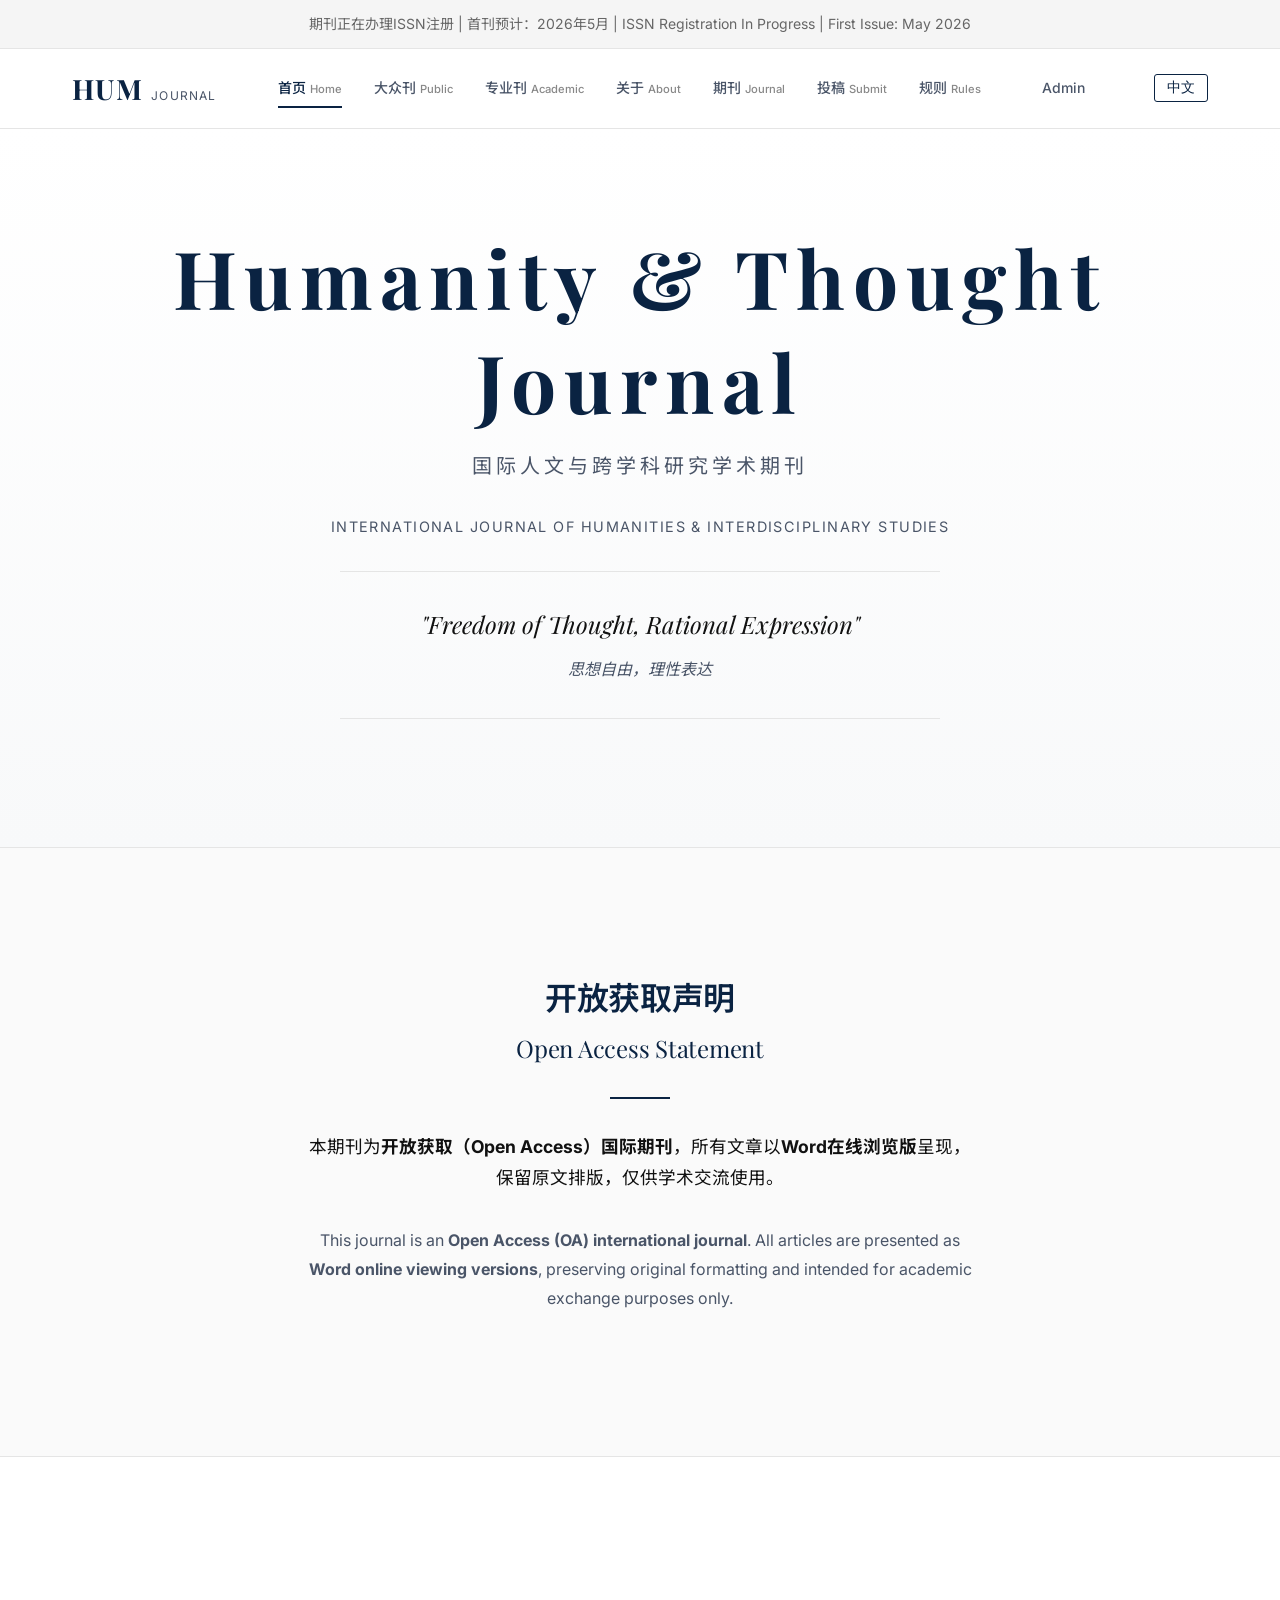
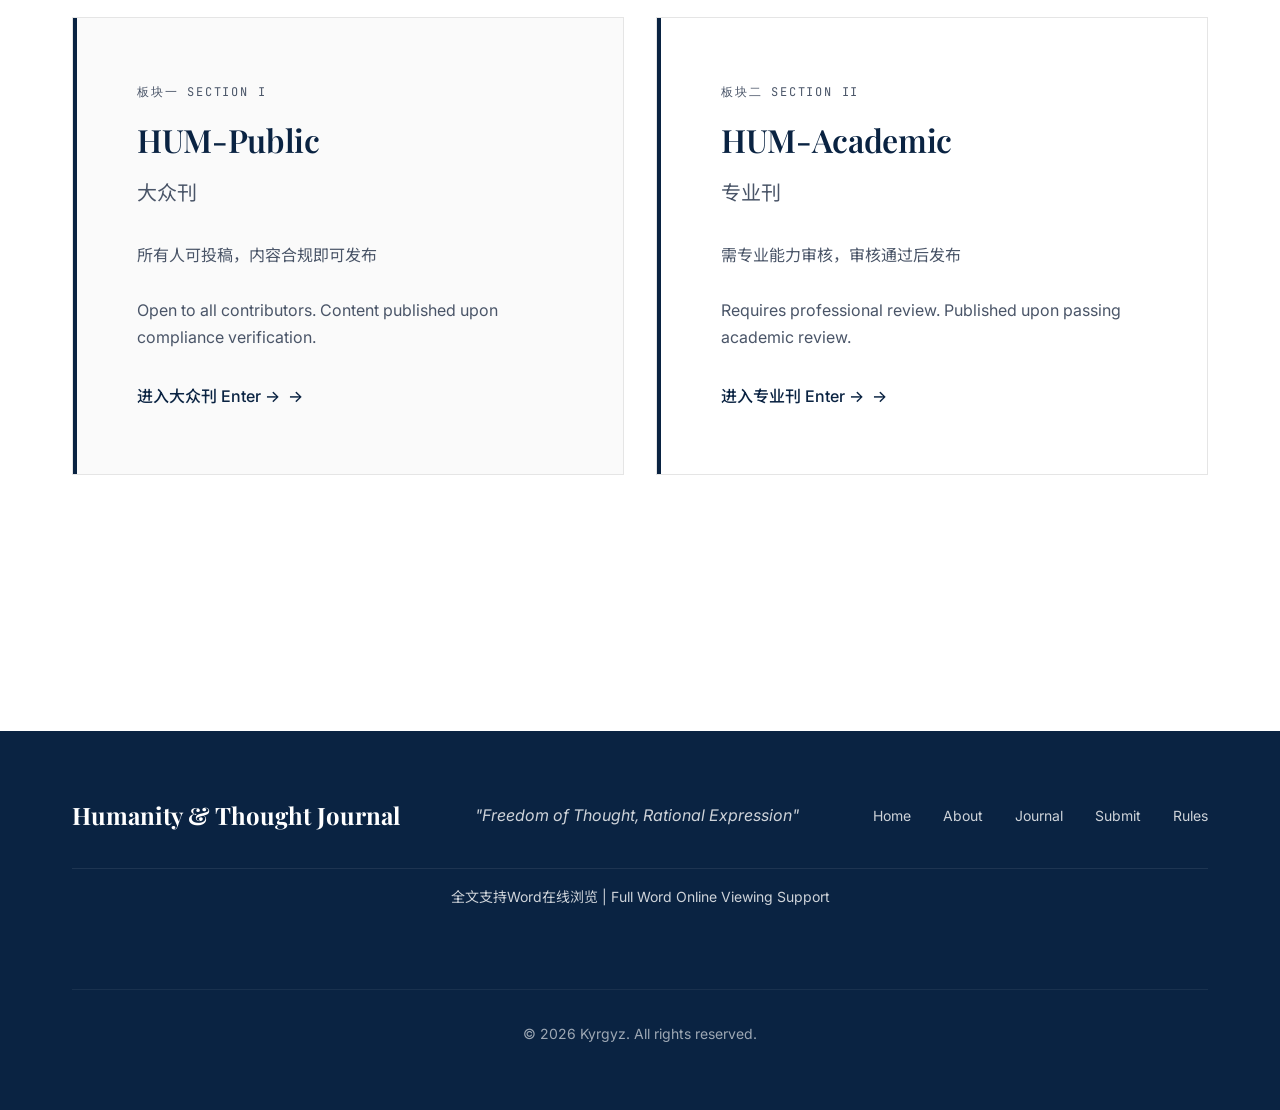
==== index.html @ b476ecf7 "Initial commit: HUM Journal static site" ====
<!DOCTYPE html>
<html lang="en">
<head>
    <meta charset="UTF-8">
    <meta name="viewport" content="width=device-width, initial-scale=1.0">
    <title>Humanity & Thought Journal | HUM Journal</title>
    <meta name="description" content="Humanity & Thought Journal - International Open Access Academic Journal in Humanities and Interdisciplinary Studies">
    <link rel="stylesheet" href="css/style.css">
</head>
<body>
    <!-- Notification Bar -->
    <div class="notification-bar">
        <div class="container">
            <p>期刊正在办理ISSN注册 | 首刊预计：2026年5月 | ISSN Registration In Progress | First Issue: May 2026</p>
        </div>
    </div>

    <header class="header">
        <div class="header-inner">
            <a href="index.html" class="logo">
                <span class="logo-main">HUM</span>
                <span class="logo-sub">Journal</span>
            </a>
            <nav class="nav">
                <a href="index.html" class="nav-link active">首页 <span style="font-size:0.8em;color:#888;">Home</span></a>
                <a href="public.html" class="nav-link">大众刊 <span style="font-size:0.8em;color:#888;">Public</span></a>
                <a href="academic.html" class="nav-link">专业刊 <span style="font-size:0.8em;color:#888;">Academic</span></a>
                <a href="about.html" class="nav-link">关于 <span style="font-size:0.8em;color:#888;">About</span></a>
                <a href="journal-info.html" class="nav-link">期刊 <span style="font-size:0.8em;color:#888;">Journal</span></a>
                <a href="submission.html" class="nav-link">投稿 <span style="font-size:0.8em;color:#888;">Submit</span></a>
                <a href="rules.html" class="nav-link">规则 <span style="font-size:0.8em;color:#888;">Rules</span></a>
            </nav>
            <a href="login.html" class="nav-link" style="color: var(--color-text-secondary);">Admin</a>
            <button id="langToggle" onclick="HUM_LANG.toggle()" style="background:none;border:1px solid #0A2342;color:#0A2342;padding:0.25rem 0.75rem;cursor:pointer;font-size:0.875rem;margin-left:0.5rem;border-radius:3px;">中文</button>
        </div>
    </header>

    <!-- Hero Section -->
    <section class="hero">
        <h1 class="hero-title">Humanity & Thought Journal</h1>
        <p class="hero-subtitle">国际人文与跨学科研究学术期刊</p>
        <p class="hero-subtitle-en">International Journal of Humanities & Interdisciplinary Studies</p>
        <div class="hero-slogan">
            <span>"Freedom of Thought, Rational Expression"</span>
            <br>
            <small style="font-size: 1rem; color: var(--color-text-secondary);">思想自由，理性表达</small>
        </div>
    </section>

    <!-- Core Introduction -->
    <section class="core-intro">
        <div class="container">
            <div class="intro-block-main">
                <h2>开放获取声明</h2>
                <h2 style="font-size: 1.5rem; font-weight: 400; margin-top: 0.5rem;">Open Access Statement</h2>
                <div class="intro-divider"></div>
                <p class="intro-text">
                    本期刊为<strong>开放获取（Open Access）国际期刊</strong>，所有文章以<strong>Word在线浏览版</strong>呈现，保留原文排版，仅供学术交流使用。
                </p>
                <p class="intro-text-en">
                    This journal is an <strong>Open Access (OA) international journal</strong>. All articles are presented as <strong>Word online viewing versions</strong>, preserving original formatting and intended for academic exchange purposes only.
                </p>
            </div>
        </div>
    </section>

    <!-- Category Entrance Section -->
    <section class="category-section">
        <div class="container">
            <div class="section-cards">
                <div class="section-card public">
                    <div class="section-card-label">板块一 Section I</div>
                    <h2 class="section-card-title">HUM-Public</h2>
                    <p class="section-card-title-cn">大众刊</p>
                    <p class="section-card-desc">
                        所有人可投稿，内容合规即可发布<br><br>
                        Open to all contributors. Content published upon compliance verification.
                    </p>
                    <a href="public.html" class="section-card-link">进入大众刊 Enter →</a>
                </div>
                <div class="section-card academic">
                    <div class="section-card-label">板块二 Section II</div>
                    <h2 class="section-card-title">HUM-Academic</h2>
                    <p class="section-card-title-cn">专业刊</p>
                    <p class="section-card-desc">
                        需专业能力审核，审核通过后发布<br><br>
                        Requires professional review. Published upon passing academic review.
                    </p>
                    <a href="academic.html" class="section-card-link">进入专业刊 Enter →</a>
                </div>
            </div>
        </div>
    </section>

    <footer class="footer">
        <div class="container">
            <div class="footer-inner">
                <div class="footer-logo">Humanity & Thought Journal</div>
                <div class="footer-slogan">"Freedom of Thought, Rational Expression"</div>
                <div class="footer-links">
                    <a href="index.html">Home</a>
                    <a href="about.html">About</a>
                    <a href="journal-info.html">Journal</a>
                    <a href="submission.html">Submit</a>
                    <a href="rules.html">Rules</a>
                </div>
                <div class="footer-feature">全文支持Word在线浏览 | Full Word Online Viewing Support</div>
                <div class="footer-copyright">© 2026 Kyrgyz. All rights reserved.</div>
            </div>
        </div>
    </footer>

</body>
</html>
---- css/style.css ----
/* HUM Journal - Main Stylesheet */
/* Minimalist Academic / German Rationality Style */

@import url('https://fonts.googleapis.com/css2?family=Playfair+Display:wght@400;500;600;700&family=Inter:wght@300;400;500;600&family=JetBrains+Mono:wght@400;500&family=Noto+Sans+SC:wght@300;400;500;700&display=swap');

:root {
    --color-primary: #0A2342;
    --color-primary-light: #1E3A5F;
    --color-bg: #FFFFFF;
    --color-text: #111111;
    --color-text-secondary: #4A5568;
    --color-border: #E5E5E5;
    --color-accent: #0A2342;

    --font-heading: 'Playfair Display', 'Noto Sans SC', serif;
    --font-body: 'Inter', 'Noto Sans SC', sans-serif;
    --font-mono: 'JetBrains Mono', monospace;

    --spacing-xs: 0.5rem;
    --spacing-sm: 1rem;
    --spacing-md: 2rem;
    --spacing-lg: 4rem;
    --spacing-xl: 6rem;

    --max-width: 1200px;
    --header-height: 80px;
}

*, *::before, *::after {
    box-sizing: border-box;
    margin: 0;
    padding: 0;
}

html {
    scroll-behavior: smooth;
}

body {
    font-family: var(--font-body);
    font-size: 16px;
    line-height: 1.7;
    color: var(--color-text);
    background-color: var(--color-bg);
    -webkit-font-smoothing: antialiased;
    -moz-osx-font-smoothing: grayscale;
}

/* Typography */
h1, h2, h3, h4, h5, h6 {
    font-family: var(--font-heading);
    font-weight: 600;
    line-height: 1.3;
    color: var(--color-primary);
}

h1 {
    font-size: 3.5rem;
    letter-spacing: -0.02em;
}

h2 {
    font-size: 2.5rem;
    letter-spacing: -0.01em;
}

h3 {
    font-size: 1.75rem;
}

h4 {
    font-size: 1.25rem;
}

p {
    margin-bottom: 1rem;
    color: var(--color-text-secondary);
}

a {
    color: var(--color-primary);
    text-decoration: none;
    transition: all 0.2s ease;
}

a:hover {
    color: var(--color-primary-light);
}

/* Layout */
.container {
    max-width: var(--max-width);
    margin: 0 auto;
    padding: 0 var(--spacing-md);
}

section {
    padding: var(--spacing-xl) 0;
}

/* Header */
.header {
    position: sticky;
    top: 0;
    z-index: 100;
    background: var(--color-bg);
    border-bottom: 1px solid var(--color-border);
    height: var(--header-height);
    display: flex;
    align-items: center;
}

.header-inner {
    display: flex;
    justify-content: space-between;
    align-items: center;
    width: 100%;
    max-width: var(--max-width);
    margin: 0 auto;
    padding: 0 var(--spacing-md);
}

.logo {
    display: flex;
    align-items: baseline;
    gap: 0.5rem;
}

.logo-main {
    font-family: var(--font-heading);
    font-size: 1.75rem;
    font-weight: 700;
    color: var(--color-primary);
    letter-spacing: 0.05em;
}

.logo-sub {
    font-family: var(--font-body);
    font-size: 0.75rem;
    color: var(--color-text-secondary);
    text-transform: uppercase;
    letter-spacing: 0.1em;
}

.nav {
    display: flex;
    gap: var(--spacing-md);
}

.nav-link {
    font-size: 0.875rem;
    font-weight: 500;
    color: var(--color-text-secondary);
    padding: 0.5rem 0;
    position: relative;
}

.nav-link::after {
    content: '';
    position: absolute;
    bottom: 0;
    left: 0;
    width: 0;
    height: 2px;
    background: var(--color-primary);
    transition: width 0.3s ease;
}

.nav-link:hover,
.nav-link.active {
    color: var(--color-primary);
}

.nav-link:hover::after,
.nav-link.active::after {
    width: 100%;
}

.lang-toggle {
    display: flex;
    gap: 0.25rem;
    font-family: var(--font-mono);
    font-size: 0.75rem;
}

.lang-toggle span {
    padding: 0.25rem 0.5rem;
    cursor: pointer;
    color: var(--color-text-secondary);
    transition: all 0.2s ease;
}

.lang-toggle span.active {
    background: var(--color-primary);
    color: var(--color-bg);
}

/* Hero Section */
.hero {
    padding: var(--spacing-xl) 0;
    text-align: center;
    border-bottom: 1px solid var(--color-border);
    background: linear-gradient(180deg, var(--color-bg) 0%, #F8F9FA 100%);
}

.hero-title {
    font-size: 5rem;
    font-weight: 700;
    letter-spacing: 0.1em;
    color: var(--color-primary);
    margin-bottom: var(--spacing-sm);
}

.hero-subtitle {
    font-family: var(--font-body);
    font-size: 1.25rem;
    color: var(--color-text-secondary);
    letter-spacing: 0.2em;
    text-transform: uppercase;
    margin-bottom: var(--spacing-md);
}

.hero-slogan {
    font-family: var(--font-heading);
    font-size: 1.5rem;
    font-style: italic;
    color: var(--color-text);
    padding: var(--spacing-md) 0;
    border-top: 1px solid var(--color-border);
    border-bottom: 1px solid var(--color-border);
    max-width: 600px;
    margin: var(--spacing-md) auto;
}

/* Section Cards */
.section-cards {
    display: grid;
    grid-template-columns: repeat(2, 1fr);
    gap: var(--spacing-md);
    padding: var(--spacing-lg) 0;
}

.section-card {
    padding: var(--spacing-lg);
    border: 1px solid var(--color-border);
    transition: all 0.3s ease;
    position: relative;
    overflow: hidden;
}

.section-card::before {
    content: '';
    position: absolute;
    top: 0;
    left: 0;
    width: 4px;
    height: 100%;
    background: var(--color-primary);
}

.section-card:hover {
    border-color: var(--color-primary);
    transform: translateY(-4px);
}

.section-card.public {
    background: #FAFAFA;
}

.section-card.academic {
    background: var(--color-bg);
}

.section-card-label {
    font-family: var(--font-mono);
    font-size: 0.75rem;
    text-transform: uppercase;
    letter-spacing: 0.15em;
    color: var(--color-text-secondary);
    margin-bottom: var(--spacing-sm);
}

.section-card-title {
    font-size: 2rem;
    margin-bottom: var(--spacing-sm);
}

.section-card-title-cn {
    font-size: 1.25rem;
    color: var(--color-text-secondary);
    margin-bottom: var(--spacing-md);
}

.section-card-desc {
    color: var(--color-text-secondary);
    margin-bottom: var(--spacing-md);
}

.section-card-link {
    display: inline-flex;
    align-items: center;
    gap: 0.5rem;
    font-weight: 500;
    color: var(--color-primary);
}

.section-card-link::after {
    content: '→';
    transition: transform 0.3s ease;
}

.section-card-link:hover::after {
    transform: translateX(4px);
}

/* Content Sections */
.content-section {
    padding: var(--spacing-lg) 0;
}

.section-header {
    text-align: center;
    margin-bottom: var(--spacing-lg);
}

.section-header h2 {
    margin-bottom: var(--spacing-sm);
}

.section-header p {
    max-width: 600px;
    margin: 0 auto;
}

.divider {
    width: 60px;
    height: 2px;
    background: var(--color-primary);
    margin: var(--spacing-md) auto;
}

/* Team Section */
.team-grid {
    display: grid;
    grid-template-columns: repeat(auto-fit, minmax(300px, 1fr));
    gap: var(--spacing-md);
    margin-top: var(--spacing-lg);
}

.team-card {
    padding: var(--spacing-md);
    border: 1px solid var(--color-border);
    text-align: center;
}

.team-card:hover {
    border-color: var(--color-primary);
}

.team-avatar {
    width: 100px;
    height: 100px;
    background: var(--color-primary);
    margin: 0 auto var(--spacing-md);
    display: flex;
    align-items: center;
    justify-content: center;
    font-family: var(--font-heading);
    font-size: 2rem;
    color: var(--color-bg);
}

.team-name {
    font-size: 1.5rem;
    margin-bottom: 0.25rem;
}

.team-name-cn {
    font-size: 1rem;
    color: var(--color-text-secondary);
    margin-bottom: var(--spacing-sm);
}

.team-role {
    font-family: var(--font-mono);
    font-size: 0.75rem;
    text-transform: uppercase;
    letter-spacing: 0.1em;
    color: var(--color-primary);
}

/* Philosophy Section */
.philosophy-grid {
    display: grid;
    grid-template-columns: repeat(3, 1fr);
    gap: var(--spacing-md);
    margin-top: var(--spacing-lg);
}

.philosophy-item {
    padding: var(--spacing-md);
    border-left: 2px solid var(--color-primary);
}

.philosophy-item h4 {
    margin-bottom: var(--spacing-sm);
}

/* Journal Intro */
.intro-grid {
    display: grid;
    grid-template-columns: repeat(2, 1fr);
    gap: var(--spacing-lg);
    margin-top: var(--spacing-lg);
}

.intro-block {
    padding: var(--spacing-lg);
    border: 1px solid var(--color-border);
}

.intro-block h3 {
    margin-bottom: var(--spacing-md);
    padding-bottom: var(--spacing-sm);
    border-bottom: 1px solid var(--color-border);
}

.intro-block ul {
    list-style: none;
    margin-top: var(--spacing-md);
}

.intro-block li {
    padding: var(--spacing-xs) 0;
    padding-left: var(--spacing-md);
    position: relative;
    color: var(--color-text-secondary);
}

.intro-block li::before {
    content: '■';
    position: absolute;
    left: 0;
    color: var(--color-primary);
    font-size: 0.5rem;
    top: 0.75rem;
}

/* Submission Box */
.submission-box {
    background: var(--color-primary);
    color: var(--color-bg);
    padding: var(--spacing-lg);
    text-align: center;
    margin: var(--spacing-lg) 0;
}

.submission-box h3 {
    color: var(--color-bg);
    margin-bottom: var(--spacing-md);
}

.submission-email {
    font-family: var(--font-mono);
    font-size: 1.5rem;
    color: var(--color-bg);
    padding: var(--spacing-md);
    border: 1px dashed rgba(255,255,255,0.3);
    display: inline-block;
    margin-bottom: var(--spacing-md);
}

.submission-format {
    background: rgba(255,255,255,0.1);
    padding: var(--spacing-md);
    margin-top: var(--spacing-md);
    font-family: var(--font-mono);
    font-size: 0.875rem;
}

/* Rules Section */
.rules-list {
    max-width: 800px;
    margin: 0 auto;
}

.rule-item {
    padding: var(--spacing-md) 0;
    border-bottom: 1px solid var(--color-border);
    display: flex;
    gap: var(--spacing-md);
}

.rule-number {
    font-family: var(--font-mono);
    font-size: 0.875rem;
    color: var(--color-primary);
    min-width: 40px;
}

.rule-content h4 {
    margin-bottom: 0.5rem;
}

.prohibited-list {
    list-style: none;
    margin-top: var(--spacing-sm);
}

.prohibited-list li {
    display: inline-block;
    padding: 0.25rem 0.75rem;
    background: #FEE2E2;
    color: #991B1B;
    font-size: 0.875rem;
    margin: 0.25rem;
    border: 1px solid #FECACA;
}

/* Footer */
.footer {
    background: var(--color-primary);
    color: var(--color-bg);
    padding: var(--spacing-lg) 0;
    margin-top: var(--spacing-xl);
}

.footer-inner {
    display: flex;
    justify-content: space-between;
    align-items: center;
    flex-wrap: wrap;
    gap: var(--spacing-md);
}

.footer-logo {
    font-family: var(--font-heading);
    font-size: 1.5rem;
    font-weight: 700;
}

.footer-slogan {
    font-style: italic;
    opacity: 0.8;
}

.footer-links {
    display: flex;
    gap: var(--spacing-md);
}

.footer-links a {
    color: var(--color-bg);
    opacity: 0.8;
    font-size: 0.875rem;
}

.footer-links a:hover {
    opacity: 1;
}

.footer-copyright {
    width: 100%;
    text-align: center;
    padding-top: var(--spacing-md);
    border-top: 1px solid rgba(255,255,255,0.1);
    font-size: 0.875rem;
    opacity: 0.6;
    margin-top: var(--spacing-md);
}

/* Mobile Navigation */
.mobile-menu-btn {
    display: none;
    background: none;
    border: none;
    cursor: pointer;
    padding: 0.5rem;
}

.mobile-menu-btn span {
    display: block;
    width: 24px;
    height: 2px;
    background: var(--color-primary);
    margin: 5px 0;
    transition: all 0.3s ease;
}

/* Responsive */
@media (max-width: 768px) {
    :root {
        --spacing-xl: 4rem;
        --spacing-lg: 3rem;
    }

    h1 {
        font-size: 2.5rem;
    }

    h2 {
        font-size: 2rem;
    }

    .hero-title {
        font-size: 3rem;
    }

    .nav {
        display: none;
    }

    .mobile-menu-btn {
        display: block;
    }

    .section-cards {
        grid-template-columns: 1fr;
    }

    .intro-grid {
        grid-template-columns: 1fr;
    }

    .philosophy-grid {
        grid-template-columns: 1fr;
    }

    .footer-inner {
        flex-direction: column;
        text-align: center;
    }
}

/* Animations */
@keyframes fadeIn {
    from {
        opacity: 0;
        transform: translateY(20px);
    }
    to {
        opacity: 1;
        transform: translateY(0);
    }
}

.animate-fade-in {
    animation: fadeIn 0.6s ease forwards;
}

.animate-delay-1 {
    animation-delay: 0.1s;
}

.animate-delay-2 {
    animation-delay: 0.2s;
}

.animate-delay-3 {
    animation-delay: 0.3s;
}

/* Utility Classes */
.text-center {
    text-align: center;
}

/* Notification Bar */
.notification-bar {
    background: #F5F5F5;
    padding: 0.75rem 0;
    text-align: center;
    border-bottom: 1px solid #E5E5E5;
}

.notification-bar p {
    font-size: 0.875rem;
    color: #666;
    margin: 0;
}

/* Core Intro Section */
.core-intro {
    padding: var(--spacing-lg) 0;
    background: #FAFAFA;
    border-bottom: 1px solid var(--color-border);
}

.intro-block-main {
    max-width: 800px;
    margin: 0 auto;
    text-align: center;
    padding: var(--spacing-lg);
}

.intro-block-main h2 {
    font-size: 2rem;
    margin-bottom: var(--spacing-sm);
}

.intro-divider {
    width: 60px;
    height: 2px;
    background: var(--color-primary);
    margin: var(--spacing-md) auto;
}

.intro-text {
    font-size: 1.1rem;
    line-height: 1.8;
    color: var(--color-text);
    margin-bottom: var(--spacing-md);
}

.intro-text-en {
    font-size: 1rem;
    line-height: 1.8;
    color: var(--color-text-secondary);
}

/* Category Section */
.category-section {
    padding: var(--spacing-xl) 0;
}

/* Hero Subtitle EN */
.hero-subtitle-en {
    font-family: var(--font-body);
    font-size: 0.9rem;
    color: var(--color-text-secondary);
    letter-spacing: 0.1em;
    text-transform: uppercase;
    margin-bottom: var(--spacing-sm);
}

/* Search Box */
.search-container {
    max-width: 600px;
    margin: 0 auto var(--spacing-lg);
    padding: 0 var(--spacing-md);
}

.search-box {
    display: flex;
    gap: 0.5rem;
    padding: 1rem;
    background: white;
    border: 1px solid var(--color-border);
    border-radius: 4px;
}

.search-input {
    flex: 1;
    padding: 0.75rem 1rem;
    border: 1px solid var(--color-border);
    font-size: 1rem;
    font-family: var(--font-body);
}

.search-input:focus {
    outline: none;
    border-color: var(--color-primary);
}

.search-btn {
    padding: 0.75rem 1.5rem;
    background: var(--color-primary);
    color: white;
    border: none;
    cursor: pointer;
    font-weight: 500;
    transition: background 0.2s;
}

.search-btn:hover {
    background: var(--color-primary-light);
}

/* Article List */
.article-list-container {
    max-width: 900px;
    margin: 0 auto;
    padding: 0 var(--spacing-md);
}

.article-section-header {
    text-align: center;
    margin-bottom: var(--spacing-lg);
    padding-bottom: var(--spacing-md);
    border-bottom: 2px solid var(--color-primary);
}

.article-section-header h2 {
    font-size: 1.75rem;
    margin-bottom: 0.5rem;
}

.article-section-desc {
    color: var(--color-text-secondary);
    font-size: 0.95rem;
}

.article-item {
    padding: var(--spacing-md) 0;
    border-bottom: 1px solid var(--color-border);
    display: flex;
    justify-content: space-between;
    align-items: center;
    gap: var(--spacing-md);
}

.article-item:hover {
    background: #FAFAFA;
}

.article-info {
    flex: 1;
}

.article-title {
    font-size: 1.25rem;
    margin-bottom: 0.25rem;
}

.article-title a {
    color: var(--color-primary);
}

.article-meta {
    font-size: 0.875rem;
    color: var(--color-text-secondary);
}

.word-view-btn {
    padding: 0.5rem 1rem;
    background: var(--color-primary);
    color: white;
    border: none;
    cursor: pointer;
    font-size: 0.875rem;
    font-weight: 500;
    text-decoration: none;
    display: inline-flex;
    align-items: center;
    gap: 0.5rem;
    transition: all 0.2s;
    white-space: nowrap;
}

.word-view-btn:hover {
    background: var(--color-primary-light);
    color: white;
}

/* Empty State */
.empty-state {
    text-align: center;
    padding: var(--spacing-xl) 0;
    color: var(--color-text-secondary);
}

.empty-state p {
    margin-bottom: var(--spacing-sm);
}

/* Footer Feature */
.footer-feature {
    width: 100%;
    text-align: center;
    font-size: 0.875rem;
    padding: var(--spacing-sm) 0;
    border-top: 1px solid rgba(255,255,255,0.1);
    opacity: 0.8;
}

/* Submission Upload */
.upload-section {
    max-width: 800px;
    margin: 0 auto;
    padding: var(--spacing-lg) 0;
}

.upload-box {
    border: 2px dashed var(--color-border);
    padding: var(--spacing-xl);
    text-align: center;
    cursor: pointer;
    transition: all 0.3s;
    background: #FAFAFA;
}

.upload-box:hover {
    border-color: var(--color-primary);
    background: white;
}

.upload-box.dragover {
    border-color: var(--color-primary);
    background: rgba(10, 35, 66, 0.05);
}

.upload-icon {
    font-size: 3rem;
    color: var(--color-text-secondary);
    margin-bottom: var(--spacing-md);
}

.upload-text {
    font-size: 1.1rem;
    color: var(--color-text);
    margin-bottom: 0.5rem;
}

.upload-hint {
    font-size: 0.875rem;
    color: var(--color-text-secondary);
}

.upload-input {
    display: none;
}

.submission-type {
    margin-bottom: var(--spacing-lg);
}

.submission-type h3 {
    font-size: 1.5rem;
    margin-bottom: var(--spacing-md);
}

.submission-type.public h3 {
    color: #2563EB;
}

.submission-type.academic h3 {
    color: #7C3AED;
}

.mb-sm {
    margin-bottom: var(--spacing-sm);
}

.mb-md {
    margin-bottom: var(--spacing-md);
}

.mb-lg {
    margin-bottom: var(--spacing-lg);
}
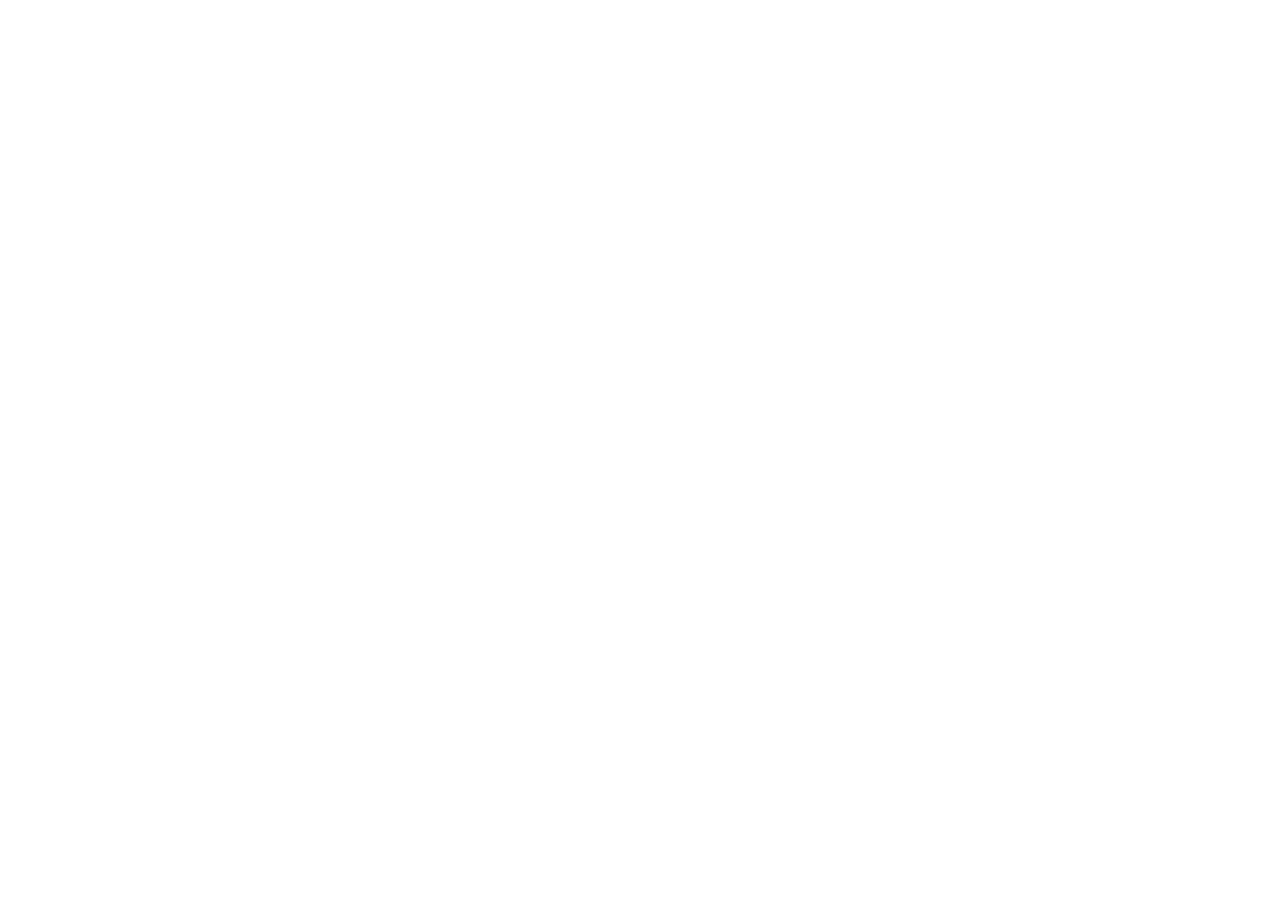
==== commit 3919ac74: "Convert all pages to English-only (remove Chinese text)" ====
--- a/index.html
+++ b/index.html
@@ -1,114 +1,6 @@
 <!DOCTYPE html>
 <html lang="en">
-<head>
-    <meta charset="UTF-8">
-    <meta name="viewport" content="width=device-width, initial-scale=1.0">
-    <title>Humanity & Thought Journal | HUM Journal</title>
-    <meta name="description" content="Humanity & Thought Journal - International Open Access Academic Journal in Humanities and Interdisciplinary Studies">
-    <link rel="stylesheet" href="css/style.css">
-</head>
-<body>
-    <!-- Notification Bar -->
-    <div class="notification-bar">
-        <div class="container">
-            <p>期刊正在办理ISSN注册 | 首刊预计：2026年5月 | ISSN Registration In Progress | First Issue: May 2026</p>
-        </div>
-    </div>
-
-    <header class="header">
-        <div class="header-inner">
-            <a href="index.html" class="logo">
-                <span class="logo-main">HUM</span>
-                <span class="logo-sub">Journal</span>
-            </a>
-            <nav class="nav">
-                <a href="index.html" class="nav-link active">首页 <span style="font-size:0.8em;color:#888;">Home</span></a>
-                <a href="public.html" class="nav-link">大众刊 <span style="font-size:0.8em;color:#888;">Public</span></a>
-                <a href="academic.html" class="nav-link">专业刊 <span style="font-size:0.8em;color:#888;">Academic</span></a>
-                <a href="about.html" class="nav-link">关于 <span style="font-size:0.8em;color:#888;">About</span></a>
-                <a href="journal-info.html" class="nav-link">期刊 <span style="font-size:0.8em;color:#888;">Journal</span></a>
-                <a href="submission.html" class="nav-link">投稿 <span style="font-size:0.8em;color:#888;">Submit</span></a>
-                <a href="rules.html" class="nav-link">规则 <span style="font-size:0.8em;color:#888;">Rules</span></a>
-            </nav>
-            <a href="login.html" class="nav-link" style="color: var(--color-text-secondary);">Admin</a>
-            <button id="langToggle" onclick="HUM_LANG.toggle()" style="background:none;border:1px solid #0A2342;color:#0A2342;padding:0.25rem 0.75rem;cursor:pointer;font-size:0.875rem;margin-left:0.5rem;border-radius:3px;">中文</button>
-        </div>
-    </header>
-
-    <!-- Hero Section -->
-    <section class="hero">
-        <h1 class="hero-title">Humanity & Thought Journal</h1>
-        <p class="hero-subtitle">国际人文与跨学科研究学术期刊</p>
-        <p class="hero-subtitle-en">International Journal of Humanities & Interdisciplinary Studies</p>
-        <div class="hero-slogan">
-            <span>"Freedom of Thought, Rational Expression"</span>
-            <br>
-            <small style="font-size: 1rem; color: var(--color-text-secondary);">思想自由，理性表达</small>
-        </div>
-    </section>
-
-    <!-- Core Introduction -->
-    <section class="core-intro">
-        <div class="container">
-            <div class="intro-block-main">
-                <h2>开放获取声明</h2>
-                <h2 style="font-size: 1.5rem; font-weight: 400; margin-top: 0.5rem;">Open Access Statement</h2>
-                <div class="intro-divider"></div>
-                <p class="intro-text">
-                    本期刊为<strong>开放获取（Open Access）国际期刊</strong>，所有文章以<strong>Word在线浏览版</strong>呈现，保留原文排版，仅供学术交流使用。
-                </p>
-                <p class="intro-text-en">
-                    This journal is an <strong>Open Access (OA) international journal</strong>. All articles are presented as <strong>Word online viewing versions</strong>, preserving original formatting and intended for academic exchange purposes only.
-                </p>
-            </div>
-        </div>
-    </section>
-
-    <!-- Category Entrance Section -->
-    <section class="category-section">
-        <div class="container">
-            <div class="section-cards">
-                <div class="section-card public">
-                    <div class="section-card-label">板块一 Section I</div>
-                    <h2 class="section-card-title">HUM-Public</h2>
-                    <p class="section-card-title-cn">大众刊</p>
-                    <p class="section-card-desc">
-                        所有人可投稿，内容合规即可发布<br><br>
-                        Open to all contributors. Content published upon compliance verification.
-                    </p>
-                    <a href="public.html" class="section-card-link">进入大众刊 Enter →</a>
-                </div>
-                <div class="section-card academic">
-                    <div class="section-card-label">板块二 Section II</div>
-                    <h2 class="section-card-title">HUM-Academic</h2>
-                    <p class="section-card-title-cn">专业刊</p>
-                    <p class="section-card-desc">
-                        需专业能力审核，审核通过后发布<br><br>
-                        Requires professional review. Published upon passing academic review.
-                    </p>
-                    <a href="academic.html" class="section-card-link">进入专业刊 Enter →</a>
-                </div>
-            </div>
-        </div>
-    </section>
-
-    <footer class="footer">
-        <div class="container">
-            <div class="footer-inner">
-                <div class="footer-logo">Humanity & Thought Journal</div>
-                <div class="footer-slogan">"Freedom of Thought, Rational Expression"</div>
-                <div class="footer-links">
-                    <a href="index.html">Home</a>
-                    <a href="about.html">About</a>
-                    <a href="journal-info.html">Journal</a>
-                    <a href="submission.html">Submit</a>
-                    <a href="rules.html">Rules</a>
-                </div>
-                <div class="footer-feature">全文支持Word在线浏览 | Full Word Online Viewing Support</div>
-                <div class="footer-copyright">© 2026 Kyrgyz. All rights reserved.</div>
-            </div>
-        </div>
-    </footer>
-
-</body>
-</html>
+<head> <meta charset="UTF-8"> <meta name="viewport" content="width=device-width, initial-scale=1.0"> <title>Humanity & Thought & Thought Journal | HUM Journal< itle> <meta name="description" content="Humanity & Thought & Thought Journal - International Open Access Academic Journal in Humanities and Interdisciplinary Studies"> <link rel="stylesheet" href="css tyle.css">
+< ead>
+<body> <!-- Notification Bar --> <div class="notification-bar"> <div class="container"> <p>ISSNRegister | First Issue Expected:20265 | ISSN Registration In Progress | First Issue: May 2026< > < iv> < iv> <header class="header"> <div class="header-inner"> <a href="index.html" class="logo"> <span class="logo-main">HUM< pan> <span class="logo-sub">Journal< pan> < > <nav class="nav"> <a href="index.html" class="nav-link active">Home <span style="font-size:0.8em;color:#888;">Home< pan>< > <a href="public.html" class="nav-link">Public <span style="font-size:0.8em;color:#888;">Public< pan>< > <a href="academic.html" class="nav-link">Academic <span style="font-size:0.8em;color:#888;">Academic< pan>< > <a href="about.html" class="nav-link"> <span style="font-size:0.8em;color:#888;">About< pan>< > <a href="journal-info.html" class="nav-link"> <span style="font-size:0.8em;color:#888;">Journal< pan>< > <a href="submission.html" class="nav-link"> <span style="font-size:0.8em;color:#888;">Submit< pan>< > <a href="rules.html" class="nav-link"> <span style="font-size:0.8em;color:#888;">Rules< pan>< > < av> <a href="login.html" class="nav-link" style="color: var(--color-text-secondary);">Admin< > <button id="langToggle" onclick="HUM_LANG.toggle()" style="background:none;border:1px solid #0A2342;color:#0A2342;padding:0.25rem 0.75rem;cursor:pointer;font-size:0.875rem;margin-left:0.5rem;border-radius:3px;">< utton> < iv> < eader> <!-- Hero Section --> <section class="hero"> <h1 class="hero-title">Humanity & Thought & Thought Journal< 1> <p class="hero-subtitle">< > <p class="hero-subtitle-en">International Journal of Humanities & Interdisciplinary Studies< > <div class="hero-slogan"> <span>"Freedom of Thought, Rational Expression"< pan> <br> <small style="font-size: 1rem; color: var(--color-text-secondary);">, < mall> < iv> < ection> <!-- Core Introduction --> <section class="core-intro"> <div class="container"> <div class="intro-block-main"> <h2>< 2> <h2 style="font-size: 1.5rem; font-weight: 400; margin-top: 0.5rem;">Open Access Statement< 2> <div class="intro-divider">< iv> <p class="intro-text"> <strong> (Open Access)< trong>, <strong>Word< trong>, , . < > <p class="intro-text-en"> This journal is an <strong>Open Access (OA) international journal< trong>. All articles are presented as <strong>Word online viewing versions< trong>, preserving original formatting and intended for academic exchange purposes only. < > < iv> < iv> < ection> <!-- Category Entrance Section --> <section class="category-section"> <div class="container"> <div class="section-cards"> <div class="section-card public"> <div class="section-card-label"> Section I< iv> <h2 class="section-card-title">HUM-Public< 2> <p class="section-card-title-cn">Public< > <p class="section-card-desc"> , Publish<br><br> Open to all contributors. Content published upon compliance verification. < > <a href="public.html" class="section-card-link">Public Enter →< > < iv> <div class="section-card academic"> <div class="section-card-label"> Section II< iv> <h2 class="section-card-title">HUM-Academic< 2> <p class="section-card-title-cn">Academic< > <p class="section-card-desc"> Academic, ApprovePublish<br><br> Requires professional review. Published upon passing academic review. < > <a href="academic.html" class="section-card-link">Academic Enter →< > < iv> < iv> < iv> < ection> <footer class="footer"> <div class="container"> <div class="footer-inner"> <div class="footer-logo">Humanity & Thought & Thought Journal< iv> <div class="footer-slogan">"Freedom of Thought, Rational Expression"< iv> <div class="footer-links"> <a href="index.html">Home< > <a href="about.html">About< > <a href="journal-info.html">Journal< > <a href="submission.html">Submit< > <a href="rules.html">Rules< > < iv> <div class="footer-feature">Word | Full Word Online Viewing Support< iv> <div class="footer-copyright">© 2026 Kyrgyz. All rights reserved.< iv> < iv> < iv> < ooter> < ody>
+< tml>
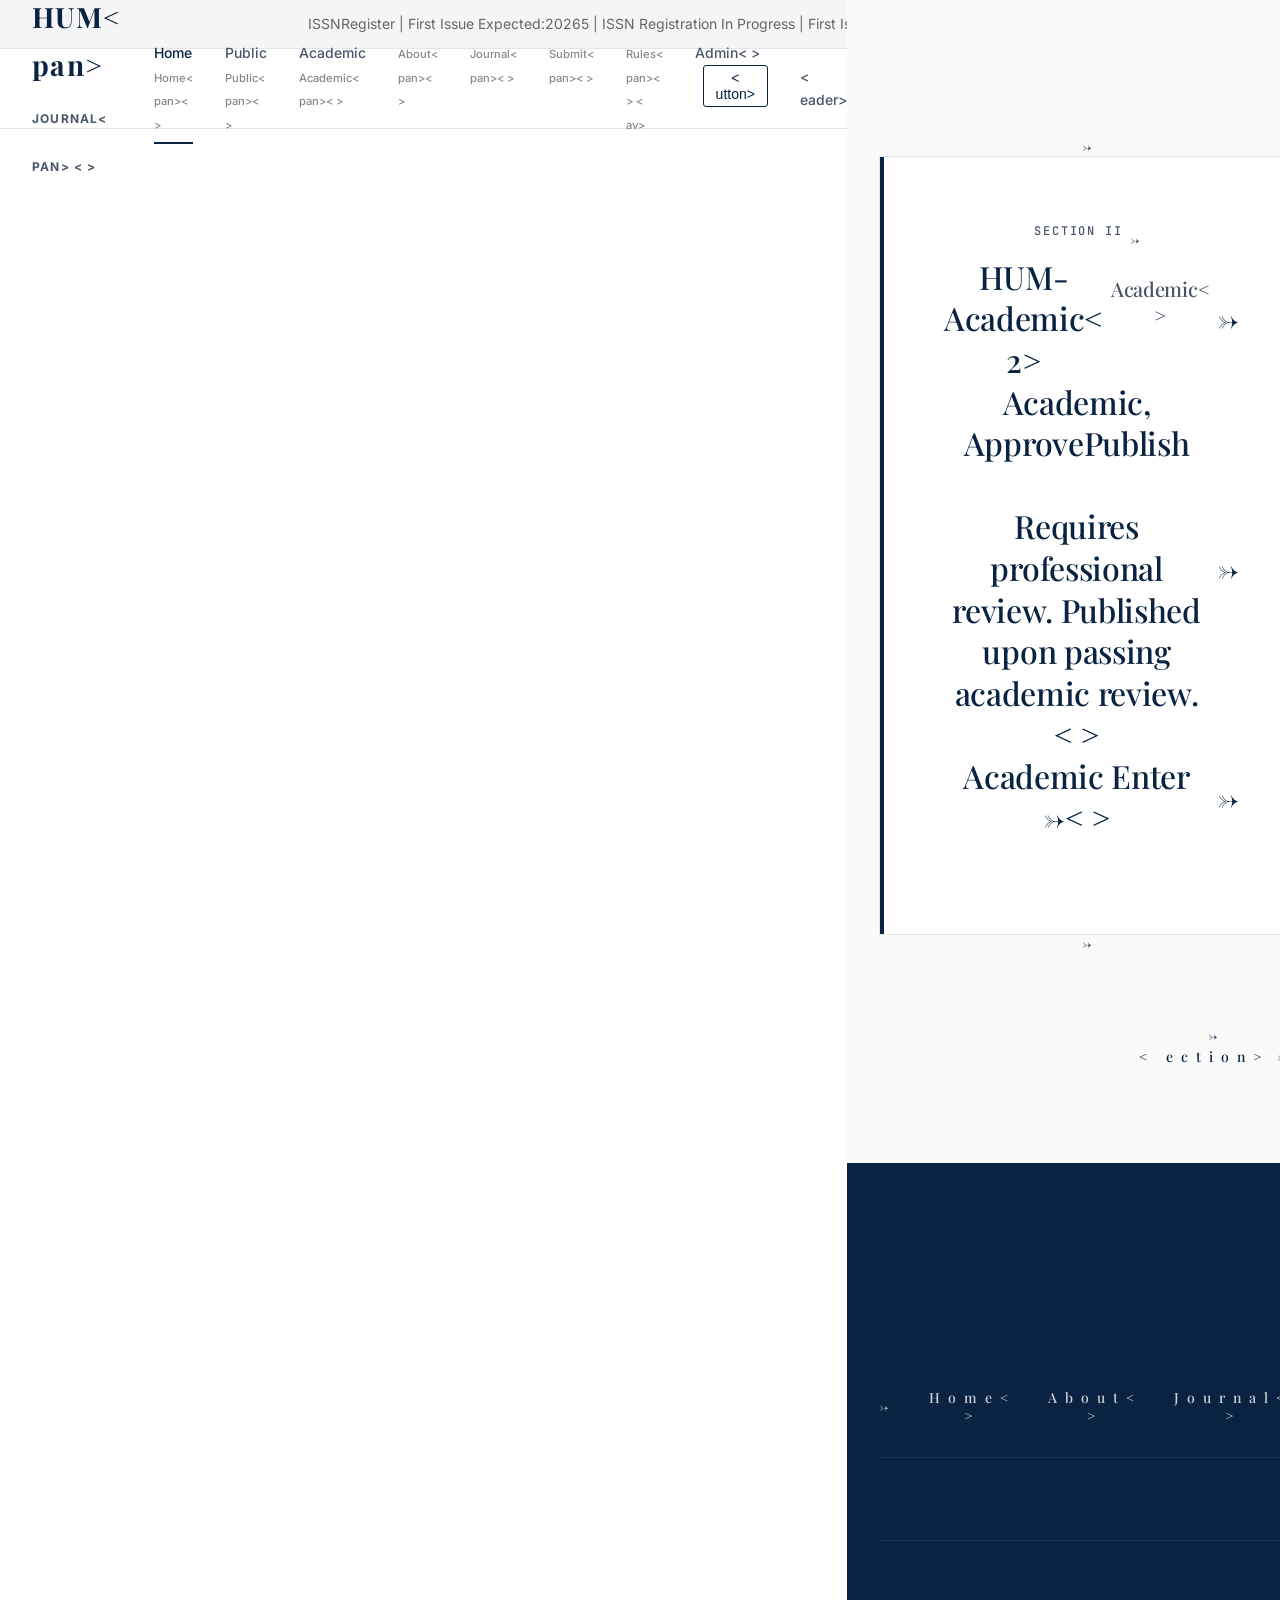
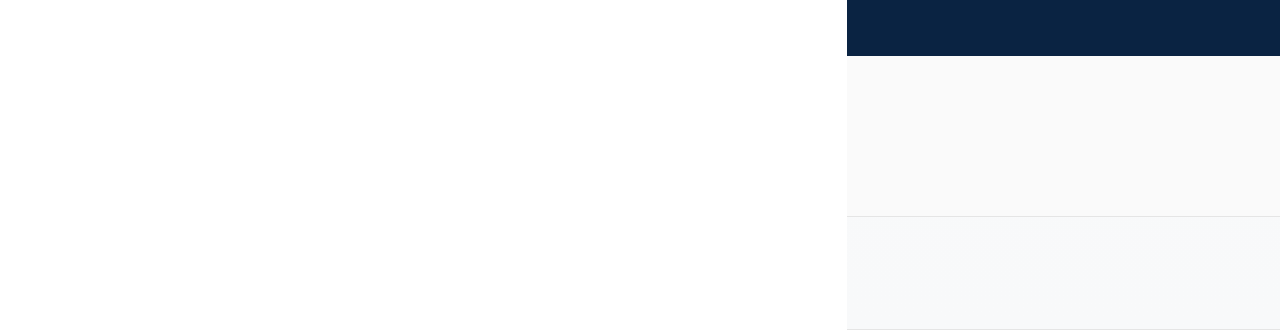
==== commit 3e7dfd35: "fix: restore corrupted HTML closing tags + add wrangler.toml Root cause: wrangler 4.x HTML processor" ====
--- a/index.html
+++ b/index.html
@@ -1,6 +1,6 @@
 <!DOCTYPE html>
 <html lang="en">
-<head> <meta charset="UTF-8"> <meta name="viewport" content="width=device-width, initial-scale=1.0"> <title>Humanity & Thought & Thought Journal | HUM Journal< itle> <meta name="description" content="Humanity & Thought & Thought Journal - International Open Access Academic Journal in Humanities and Interdisciplinary Studies"> <link rel="stylesheet" href="css tyle.css">
-< ead>
-<body> <!-- Notification Bar --> <div class="notification-bar"> <div class="container"> <p>ISSNRegister | First Issue Expected:20265 | ISSN Registration In Progress | First Issue: May 2026< > < iv> < iv> <header class="header"> <div class="header-inner"> <a href="index.html" class="logo"> <span class="logo-main">HUM< pan> <span class="logo-sub">Journal< pan> < > <nav class="nav"> <a href="index.html" class="nav-link active">Home <span style="font-size:0.8em;color:#888;">Home< pan>< > <a href="public.html" class="nav-link">Public <span style="font-size:0.8em;color:#888;">Public< pan>< > <a href="academic.html" class="nav-link">Academic <span style="font-size:0.8em;color:#888;">Academic< pan>< > <a href="about.html" class="nav-link"> <span style="font-size:0.8em;color:#888;">About< pan>< > <a href="journal-info.html" class="nav-link"> <span style="font-size:0.8em;color:#888;">Journal< pan>< > <a href="submission.html" class="nav-link"> <span style="font-size:0.8em;color:#888;">Submit< pan>< > <a href="rules.html" class="nav-link"> <span style="font-size:0.8em;color:#888;">Rules< pan>< > < av> <a href="login.html" class="nav-link" style="color: var(--color-text-secondary);">Admin< > <button id="langToggle" onclick="HUM_LANG.toggle()" style="background:none;border:1px solid #0A2342;color:#0A2342;padding:0.25rem 0.75rem;cursor:pointer;font-size:0.875rem;margin-left:0.5rem;border-radius:3px;">< utton> < iv> < eader> <!-- Hero Section --> <section class="hero"> <h1 class="hero-title">Humanity & Thought & Thought Journal< 1> <p class="hero-subtitle">< > <p class="hero-subtitle-en">International Journal of Humanities & Interdisciplinary Studies< > <div class="hero-slogan"> <span>"Freedom of Thought, Rational Expression"< pan> <br> <small style="font-size: 1rem; color: var(--color-text-secondary);">, < mall> < iv> < ection> <!-- Core Introduction --> <section class="core-intro"> <div class="container"> <div class="intro-block-main"> <h2>< 2> <h2 style="font-size: 1.5rem; font-weight: 400; margin-top: 0.5rem;">Open Access Statement< 2> <div class="intro-divider">< iv> <p class="intro-text"> <strong> (Open Access)< trong>, <strong>Word< trong>, , . < > <p class="intro-text-en"> This journal is an <strong>Open Access (OA) international journal< trong>. All articles are presented as <strong>Word online viewing versions< trong>, preserving original formatting and intended for academic exchange purposes only. < > < iv> < iv> < ection> <!-- Category Entrance Section --> <section class="category-section"> <div class="container"> <div class="section-cards"> <div class="section-card public"> <div class="section-card-label"> Section I< iv> <h2 class="section-card-title">HUM-Public< 2> <p class="section-card-title-cn">Public< > <p class="section-card-desc"> , Publish<br><br> Open to all contributors. Content published upon compliance verification. < > <a href="public.html" class="section-card-link">Public Enter →< > < iv> <div class="section-card academic"> <div class="section-card-label"> Section II< iv> <h2 class="section-card-title">HUM-Academic< 2> <p class="section-card-title-cn">Academic< > <p class="section-card-desc"> Academic, ApprovePublish<br><br> Requires professional review. Published upon passing academic review. < > <a href="academic.html" class="section-card-link">Academic Enter →< > < iv> < iv> < iv> < ection> <footer class="footer"> <div class="container"> <div class="footer-inner"> <div class="footer-logo">Humanity & Thought & Thought Journal< iv> <div class="footer-slogan">"Freedom of Thought, Rational Expression"< iv> <div class="footer-links"> <a href="index.html">Home< > <a href="about.html">About< > <a href="journal-info.html">Journal< > <a href="submission.html">Submit< > <a href="rules.html">Rules< > < iv> <div class="footer-feature">Word | Full Word Online Viewing Support< iv> <div class="footer-copyright">© 2026 Kyrgyz. All rights reserved.< iv> < iv> < iv> < ooter> < ody>
-< tml>
+<head> <meta charset="UTF-8"> <meta name="viewport" content="width=device-width, initial-scale=1.0"> <title>Humanity & Thought & Thought Journal | HUM Journal</title> <meta name="description" content="Humanity & Thought & Thought Journal - International Open Access Academic Journal in Humanities and Interdisciplinary Studies"> <link rel="stylesheet" href="css/style.css">
+</head>
+<body> <!-- Notification Bar --> <div class="notification-bar"> <div class="container"> <p>ISSNRegister | First Issue Expected:20265 | ISSN Registration In Progress | First Issue: May 2026< > </div> </div> <header class="header"> <div class="header-inner"> <a href="index.html" class="logo"> <span class="logo-main">HUM< pan> <span class="logo-sub">Journal< pan> < > <nav class="nav"> <a href="index.html" class="nav-link active">Home <span style="font-size:0.8em;color:#888;">Home< pan>< > <a href="public.html" class="nav-link">Public <span style="font-size:0.8em;color:#888;">Public< pan>< > <a href="academic.html" class="nav-link">Academic <span style="font-size:0.8em;color:#888;">Academic< pan>< > <a href="about.html" class="nav-link"> <span style="font-size:0.8em;color:#888;">About< pan>< > <a href="journal-info.html" class="nav-link"> <span style="font-size:0.8em;color:#888;">Journal< pan>< > <a href="submission.html" class="nav-link"> <span style="font-size:0.8em;color:#888;">Submit< pan>< > <a href="rules.html" class="nav-link"> <span style="font-size:0.8em;color:#888;">Rules< pan>< > < av> <a href="login.html" class="nav-link" style="color: var(--color-text-secondary);">Admin< > <button id="langToggle" onclick="HUM_LANG.toggle()" style="background:none;border:1px solid #0A2342;color:#0A2342;padding:0.25rem 0.75rem;cursor:pointer;font-size:0.875rem;margin-left:0.5rem;border-radius:3px;">< utton> </div> < eader> <!-- Hero Section --> <section class="hero"> <h1 class="hero-title">Humanity & Thought & Thought Journal< 1> <p class="hero-subtitle">< > <p class="hero-subtitle-en">International Journal of Humanities & Interdisciplinary Studies< > <div class="hero-slogan"> <span>"Freedom of Thought, Rational Expression"< pan> <br> <small style="font-size: 1rem; color: var(--color-text-secondary);">, < mall> </div> < ection> <!-- Core Introduction --> <section class="core-intro"> <div class="container"> <div class="intro-block-main"> <h2>< 2> <h2 style="font-size: 1.5rem; font-weight: 400; margin-top: 0.5rem;">Open Access Statement< 2> <div class="intro-divider"></div> <p class="intro-text"> <strong> (Open Access)< trong>, <strong>Word< trong>, , . < > <p class="intro-text-en"> This journal is an <strong>Open Access (OA) international journal< trong>. All articles are presented as <strong>Word online viewing versions< trong>, preserving original formatting and intended for academic exchange purposes only. < > </div> </div> < ection> <!-- Category Entrance Section --> <section class="category-section"> <div class="container"> <div class="section-cards"> <div class="section-card public"> <div class="section-card-label"> Section I</div> <h2 class="section-card-title">HUM-Public< 2> <p class="section-card-title-cn">Public< > <p class="section-card-desc"> , Publish<br><br> Open to all contributors. Content published upon compliance verification. < > <a href="public.html" class="section-card-link">Public Enter →< > </div> <div class="section-card academic"> <div class="section-card-label"> Section II</div> <h2 class="section-card-title">HUM-Academic< 2> <p class="section-card-title-cn">Academic< > <p class="section-card-desc"> Academic, ApprovePublish<br><br> Requires professional review. Published upon passing academic review. < > <a href="academic.html" class="section-card-link">Academic Enter →< > </div> </div> </div> < ection> <footer class="footer"> <div class="container"> <div class="footer-inner"> <div class="footer-logo">Humanity & Thought & Thought Journal</div> <div class="footer-slogan">"Freedom of Thought, Rational Expression"</div> <div class="footer-links"> <a href="index.html">Home< > <a href="about.html">About< > <a href="journal-info.html">Journal< > <a href="submission.html">Submit< > <a href="rules.html">Rules< > </div> <div class="footer-feature">Word | Full Word Online Viewing Support</div> <div class="footer-copyright">© 2026 Kyrgyz. All rights reserved.</div> </div> </div> </footer> </body>
+</html>
--- a/css/style.css
+++ b/css/style.css
@@ -0,0 +1,950 @@
+/* HUM Journal - Main Stylesheet */
+/* Minimalist Academic / German Rationality Style */
+
+@import url('https://fonts.googleapis.com/css2?family=Playfair+Display:wght@400;500;600;700&family=Inter:wght@300;400;500;600&family=JetBrains+Mono:wght@400;500&family=Noto+Sans+SC:wght@300;400;500;700&display=swap');
+
+:root {
+    --color-primary: #0A2342;
+    --color-primary-light: #1E3A5F;
+    --color-bg: #FFFFFF;
+    --color-text: #111111;
+    --color-text-secondary: #4A5568;
+    --color-border: #E5E5E5;
+    --color-accent: #0A2342;
+
+    --font-heading: 'Playfair Display', 'Noto Sans SC', serif;
+    --font-body: 'Inter', 'Noto Sans SC', sans-serif;
+    --font-mono: 'JetBrains Mono', monospace;
+
+    --spacing-xs: 0.5rem;
+    --spacing-sm: 1rem;
+    --spacing-md: 2rem;
+    --spacing-lg: 4rem;
+    --spacing-xl: 6rem;
+
+    --max-width: 1200px;
+    --header-height: 80px;
+}
+
+*, *::before, *::after {
+    box-sizing: border-box;
+    margin: 0;
+    padding: 0;
+}
+
+html {
+    scroll-behavior: smooth;
+}
+
+body {
+    font-family: var(--font-body);
+    font-size: 16px;
+    line-height: 1.7;
+    color: var(--color-text);
+    background-color: var(--color-bg);
+    -webkit-font-smoothing: antialiased;
+    -moz-osx-font-smoothing: grayscale;
+}
+
+/* Typography */
+h1, h2, h3, h4, h5, h6 {
+    font-family: var(--font-heading);
+    font-weight: 600;
+    line-height: 1.3;
+    color: var(--color-primary);
+}
+
+h1 {
+    font-size: 3.5rem;
+    letter-spacing: -0.02em;
+}
+
+h2 {
+    font-size: 2.5rem;
+    letter-spacing: -0.01em;
+}
+
+h3 {
+    font-size: 1.75rem;
+}
+
+h4 {
+    font-size: 1.25rem;
+}
+
+p {
+    margin-bottom: 1rem;
+    color: var(--color-text-secondary);
+}
+
+a {
+    color: var(--color-primary);
+    text-decoration: none;
+    transition: all 0.2s ease;
+}
+
+a:hover {
+    color: var(--color-primary-light);
+}
+
+/* Layout */
+.container {
+    max-width: var(--max-width);
+    margin: 0 auto;
+    padding: 0 var(--spacing-md);
+}
+
+section {
+    padding: var(--spacing-xl) 0;
+}
+
+/* Header */
+.header {
+    position: sticky;
+    top: 0;
+    z-index: 100;
+    background: var(--color-bg);
+    border-bottom: 1px solid var(--color-border);
+    height: var(--header-height);
+    display: flex;
+    align-items: center;
+}
+
+.header-inner {
+    display: flex;
+    justify-content: space-between;
+    align-items: center;
+    width: 100%;
+    max-width: var(--max-width);
+    margin: 0 auto;
+    padding: 0 var(--spacing-md);
+}
+
+.logo {
+    display: flex;
+    align-items: baseline;
+    gap: 0.5rem;
+}
+
+.logo-main {
+    font-family: var(--font-heading);
+    font-size: 1.75rem;
+    font-weight: 700;
+    color: var(--color-primary);
+    letter-spacing: 0.05em;
+}
+
+.logo-sub {
+    font-family: var(--font-body);
+    font-size: 0.75rem;
+    color: var(--color-text-secondary);
+    text-transform: uppercase;
+    letter-spacing: 0.1em;
+}
+
+.nav {
+    display: flex;
+    gap: var(--spacing-md);
+}
+
+.nav-link {
+    font-size: 0.875rem;
+    font-weight: 500;
+    color: var(--color-text-secondary);
+    padding: 0.5rem 0;
+    position: relative;
+}
+
+.nav-link::after {
+    content: '';
+    position: absolute;
+    bottom: 0;
+    left: 0;
+    width: 0;
+    height: 2px;
+    background: var(--color-primary);
+    transition: width 0.3s ease;
+}
+
+.nav-link:hover,
+.nav-link.active {
+    color: var(--color-primary);
+}
+
+.nav-link:hover::after,
+.nav-link.active::after {
+    width: 100%;
+}
+
+.lang-toggle {
+    display: flex;
+    gap: 0.25rem;
+    font-family: var(--font-mono);
+    font-size: 0.75rem;
+}
+
+.lang-toggle span {
+    padding: 0.25rem 0.5rem;
+    cursor: pointer;
+    color: var(--color-text-secondary);
+    transition: all 0.2s ease;
+}
+
+.lang-toggle span.active {
+    background: var(--color-primary);
+    color: var(--color-bg);
+}
+
+/* Hero Section */
+.hero {
+    padding: var(--spacing-xl) 0;
+    text-align: center;
+    border-bottom: 1px solid var(--color-border);
+    background: linear-gradient(180deg, var(--color-bg) 0%, #F8F9FA 100%);
+}
+
+.hero-title {
+    font-size: 5rem;
+    font-weight: 700;
+    letter-spacing: 0.1em;
+    color: var(--color-primary);
+    margin-bottom: var(--spacing-sm);
+}
+
+.hero-subtitle {
+    font-family: var(--font-body);
+    font-size: 1.25rem;
+    color: var(--color-text-secondary);
+    letter-spacing: 0.2em;
+    text-transform: uppercase;
+    margin-bottom: var(--spacing-md);
+}
+
+.hero-slogan {
+    font-family: var(--font-heading);
+    font-size: 1.5rem;
+    font-style: italic;
+    color: var(--color-text);
+    padding: var(--spacing-md) 0;
+    border-top: 1px solid var(--color-border);
+    border-bottom: 1px solid var(--color-border);
+    max-width: 600px;
+    margin: var(--spacing-md) auto;
+}
+
+/* Section Cards */
+.section-cards {
+    display: grid;
+    grid-template-columns: repeat(2, 1fr);
+    gap: var(--spacing-md);
+    padding: var(--spacing-lg) 0;
+}
+
+.section-card {
+    padding: var(--spacing-lg);
+    border: 1px solid var(--color-border);
+    transition: all 0.3s ease;
+    position: relative;
+    overflow: hidden;
+}
+
+.section-card::before {
+    content: '';
+    position: absolute;
+    top: 0;
+    left: 0;
+    width: 4px;
+    height: 100%;
+    background: var(--color-primary);
+}
+
+.section-card:hover {
+    border-color: var(--color-primary);
+    transform: translateY(-4px);
+}
+
+.section-card.public {
+    background: #FAFAFA;
+}
+
+.section-card.academic {
+    background: var(--color-bg);
+}
+
+.section-card-label {
+    font-family: var(--font-mono);
+    font-size: 0.75rem;
+    text-transform: uppercase;
+    letter-spacing: 0.15em;
+    color: var(--color-text-secondary);
+    margin-bottom: var(--spacing-sm);
+}
+
+.section-card-title {
+    font-size: 2rem;
+    margin-bottom: var(--spacing-sm);
+}
+
+.section-card-title-cn {
+    font-size: 1.25rem;
+    color: var(--color-text-secondary);
+    margin-bottom: var(--spacing-md);
+}
+
+.section-card-desc {
+    color: var(--color-text-secondary);
+    margin-bottom: var(--spacing-md);
+}
+
+.section-card-link {
+    display: inline-flex;
+    align-items: center;
+    gap: 0.5rem;
+    font-weight: 500;
+    color: var(--color-primary);
+}
+
+.section-card-link::after {
+    content: '→';
+    transition: transform 0.3s ease;
+}
+
+.section-card-link:hover::after {
+    transform: translateX(4px);
+}
+
+/* Content Sections */
+.content-section {
+    padding: var(--spacing-lg) 0;
+}
+
+.section-header {
+    text-align: center;
+    margin-bottom: var(--spacing-lg);
+}
+
+.section-header h2 {
+    margin-bottom: var(--spacing-sm);
+}
+
+.section-header p {
+    max-width: 600px;
+    margin: 0 auto;
+}
+
+.divider {
+    width: 60px;
+    height: 2px;
+    background: var(--color-primary);
+    margin: var(--spacing-md) auto;
+}
+
+/* Team Section */
+.team-grid {
+    display: grid;
+    grid-template-columns: repeat(auto-fit, minmax(300px, 1fr));
+    gap: var(--spacing-md);
+    margin-top: var(--spacing-lg);
+}
+
+.team-card {
+    padding: var(--spacing-md);
+    border: 1px solid var(--color-border);
+    text-align: center;
+}
+
+.team-card:hover {
+    border-color: var(--color-primary);
+}
+
+.team-avatar {
+    width: 100px;
+    height: 100px;
+    background: var(--color-primary);
+    margin: 0 auto var(--spacing-md);
+    display: flex;
+    align-items: center;
+    justify-content: center;
+    font-family: var(--font-heading);
+    font-size: 2rem;
+    color: var(--color-bg);
+}
+
+.team-name {
+    font-size: 1.5rem;
+    margin-bottom: 0.25rem;
+}
+
+.team-name-cn {
+    font-size: 1rem;
+    color: var(--color-text-secondary);
+    margin-bottom: var(--spacing-sm);
+}
+
+.team-role {
+    font-family: var(--font-mono);
+    font-size: 0.75rem;
+    text-transform: uppercase;
+    letter-spacing: 0.1em;
+    color: var(--color-primary);
+}
+
+/* Philosophy Section */
+.philosophy-grid {
+    display: grid;
+    grid-template-columns: repeat(3, 1fr);
+    gap: var(--spacing-md);
+    margin-top: var(--spacing-lg);
+}
+
+.philosophy-item {
+    padding: var(--spacing-md);
+    border-left: 2px solid var(--color-primary);
+}
+
+.philosophy-item h4 {
+    margin-bottom: var(--spacing-sm);
+}
+
+/* Journal Intro */
+.intro-grid {
+    display: grid;
+    grid-template-columns: repeat(2, 1fr);
+    gap: var(--spacing-lg);
+    margin-top: var(--spacing-lg);
+}
+
+.intro-block {
+    padding: var(--spacing-lg);
+    border: 1px solid var(--color-border);
+}
+
+.intro-block h3 {
+    margin-bottom: var(--spacing-md);
+    padding-bottom: var(--spacing-sm);
+    border-bottom: 1px solid var(--color-border);
+}
+
+.intro-block ul {
+    list-style: none;
+    margin-top: var(--spacing-md);
+}
+
+.intro-block li {
+    padding: var(--spacing-xs) 0;
+    padding-left: var(--spacing-md);
+    position: relative;
+    color: var(--color-text-secondary);
+}
+
+.intro-block li::before {
+    content: '■';
+    position: absolute;
+    left: 0;
+    color: var(--color-primary);
+    font-size: 0.5rem;
+    top: 0.75rem;
+}
+
+/* Submission Box */
+.submission-box {
+    background: var(--color-primary);
+    color: var(--color-bg);
+    padding: var(--spacing-lg);
+    text-align: center;
+    margin: var(--spacing-lg) 0;
+}
+
+.submission-box h3 {
+    color: var(--color-bg);
+    margin-bottom: var(--spacing-md);
+}
+
+.submission-email {
+    font-family: var(--font-mono);
+    font-size: 1.5rem;
+    color: var(--color-bg);
+    padding: var(--spacing-md);
+    border: 1px dashed rgba(255,255,255,0.3);
+    display: inline-block;
+    margin-bottom: var(--spacing-md);
+}
+
+.submission-format {
+    background: rgba(255,255,255,0.1);
+    padding: var(--spacing-md);
+    margin-top: var(--spacing-md);
+    font-family: var(--font-mono);
+    font-size: 0.875rem;
+}
+
+/* Rules Section */
+.rules-list {
+    max-width: 800px;
+    margin: 0 auto;
+}
+
+.rule-item {
+    padding: var(--spacing-md) 0;
+    border-bottom: 1px solid var(--color-border);
+    display: flex;
+    gap: var(--spacing-md);
+}
+
+.rule-number {
+    font-family: var(--font-mono);
+    font-size: 0.875rem;
+    color: var(--color-primary);
+    min-width: 40px;
+}
+
+.rule-content h4 {
+    margin-bottom: 0.5rem;
+}
+
+.prohibited-list {
+    list-style: none;
+    margin-top: var(--spacing-sm);
+}
+
+.prohibited-list li {
+    display: inline-block;
+    padding: 0.25rem 0.75rem;
+    background: #FEE2E2;
+    color: #991B1B;
+    font-size: 0.875rem;
+    margin: 0.25rem;
+    border: 1px solid #FECACA;
+}
+
+/* Footer */
+.footer {
+    background: var(--color-primary);
+    color: var(--color-bg);
+    padding: var(--spacing-lg) 0;
+    margin-top: var(--spacing-xl);
+}
+
+.footer-inner {
+    display: flex;
+    justify-content: space-between;
+    align-items: center;
+    flex-wrap: wrap;
+    gap: var(--spacing-md);
+}
+
+.footer-logo {
+    font-family: var(--font-heading);
+    font-size: 1.5rem;
+    font-weight: 700;
+}
+
+.footer-slogan {
+    font-style: italic;
+    opacity: 0.8;
+}
+
+.footer-links {
+    display: flex;
+    gap: var(--spacing-md);
+}
+
+.footer-links a {
+    color: var(--color-bg);
+    opacity: 0.8;
+    font-size: 0.875rem;
+}
+
+.footer-links a:hover {
+    opacity: 1;
+}
+
+.footer-copyright {
+    width: 100%;
+    text-align: center;
+    padding-top: var(--spacing-md);
+    border-top: 1px solid rgba(255,255,255,0.1);
+    font-size: 0.875rem;
+    opacity: 0.6;
+    margin-top: var(--spacing-md);
+}
+
+/* Mobile Navigation */
+.mobile-menu-btn {
+    display: none;
+    background: none;
+    border: none;
+    cursor: pointer;
+    padding: 0.5rem;
+}
+
+.mobile-menu-btn span {
+    display: block;
+    width: 24px;
+    height: 2px;
+    background: var(--color-primary);
+    margin: 5px 0;
+    transition: all 0.3s ease;
+}
+
+/* Responsive */
+@media (max-width: 768px) {
+    :root {
+        --spacing-xl: 4rem;
+        --spacing-lg: 3rem;
+    }
+
+    h1 {
+        font-size: 2.5rem;
+    }
+
+    h2 {
+        font-size: 2rem;
+    }
+
+    .hero-title {
+        font-size: 3rem;
+    }
+
+    .nav {
+        display: none;
+    }
+
+    .mobile-menu-btn {
+        display: block;
+    }
+
+    .section-cards {
+        grid-template-columns: 1fr;
+    }
+
+    .intro-grid {
+        grid-template-columns: 1fr;
+    }
+
+    .philosophy-grid {
+        grid-template-columns: 1fr;
+    }
+
+    .footer-inner {
+        flex-direction: column;
+        text-align: center;
+    }
+}
+
+/* Animations */
+@keyframes fadeIn {
+    from {
+        opacity: 0;
+        transform: translateY(20px);
+    }
+    to {
+        opacity: 1;
+        transform: translateY(0);
+    }
+}
+
+.animate-fade-in {
+    animation: fadeIn 0.6s ease forwards;
+}
+
+.animate-delay-1 {
+    animation-delay: 0.1s;
+}
+
+.animate-delay-2 {
+    animation-delay: 0.2s;
+}
+
+.animate-delay-3 {
+    animation-delay: 0.3s;
+}
+
+/* Utility Classes */
+.text-center {
+    text-align: center;
+}
+
+/* Notification Bar */
+.notification-bar {
+    background: #F5F5F5;
+    padding: 0.75rem 0;
+    text-align: center;
+    border-bottom: 1px solid #E5E5E5;
+}
+
+.notification-bar p {
+    font-size: 0.875rem;
+    color: #666;
+    margin: 0;
+}
+
+/* Core Intro Section */
+.core-intro {
+    padding: var(--spacing-lg) 0;
+    background: #FAFAFA;
+    border-bottom: 1px solid var(--color-border);
+}
+
+.intro-block-main {
+    max-width: 800px;
+    margin: 0 auto;
+    text-align: center;
+    padding: var(--spacing-lg);
+}
+
+.intro-block-main h2 {
+    font-size: 2rem;
+    margin-bottom: var(--spacing-sm);
+}
+
+.intro-divider {
+    width: 60px;
+    height: 2px;
+    background: var(--color-primary);
+    margin: var(--spacing-md) auto;
+}
+
+.intro-text {
+    font-size: 1.1rem;
+    line-height: 1.8;
+    color: var(--color-text);
+    margin-bottom: var(--spacing-md);
+}
+
+.intro-text-en {
+    font-size: 1rem;
+    line-height: 1.8;
+    color: var(--color-text-secondary);
+}
+
+/* Category Section */
+.category-section {
+    padding: var(--spacing-xl) 0;
+}
+
+/* Hero Subtitle EN */
+.hero-subtitle-en {
+    font-family: var(--font-body);
+    font-size: 0.9rem;
+    color: var(--color-text-secondary);
+    letter-spacing: 0.1em;
+    text-transform: uppercase;
+    margin-bottom: var(--spacing-sm);
+}
+
+/* Search Box */
+.search-container {
+    max-width: 600px;
+    margin: 0 auto var(--spacing-lg);
+    padding: 0 var(--spacing-md);
+}
+
+.search-box {
+    display: flex;
+    gap: 0.5rem;
+    padding: 1rem;
+    background: white;
+    border: 1px solid var(--color-border);
+    border-radius: 4px;
+}
+
+.search-input {
+    flex: 1;
+    padding: 0.75rem 1rem;
+    border: 1px solid var(--color-border);
+    font-size: 1rem;
+    font-family: var(--font-body);
+}
+
+.search-input:focus {
+    outline: none;
+    border-color: var(--color-primary);
+}
+
+.search-btn {
+    padding: 0.75rem 1.5rem;
+    background: var(--color-primary);
+    color: white;
+    border: none;
+    cursor: pointer;
+    font-weight: 500;
+    transition: background 0.2s;
+}
+
+.search-btn:hover {
+    background: var(--color-primary-light);
+}
+
+/* Article List */
+.article-list-container {
+    max-width: 900px;
+    margin: 0 auto;
+    padding: 0 var(--spacing-md);
+}
+
+.article-section-header {
+    text-align: center;
+    margin-bottom: var(--spacing-lg);
+    padding-bottom: var(--spacing-md);
+    border-bottom: 2px solid var(--color-primary);
+}
+
+.article-section-header h2 {
+    font-size: 1.75rem;
+    margin-bottom: 0.5rem;
+}
+
+.article-section-desc {
+    color: var(--color-text-secondary);
+    font-size: 0.95rem;
+}
+
+.article-item {
+    padding: var(--spacing-md) 0;
+    border-bottom: 1px solid var(--color-border);
+    display: flex;
+    justify-content: space-between;
+    align-items: center;
+    gap: var(--spacing-md);
+}
+
+.article-item:hover {
+    background: #FAFAFA;
+}
+
+.article-info {
+    flex: 1;
+}
+
+.article-title {
+    font-size: 1.25rem;
+    margin-bottom: 0.25rem;
+}
+
+.article-title a {
+    color: var(--color-primary);
+}
+
+.article-meta {
+    font-size: 0.875rem;
+    color: var(--color-text-secondary);
+}
+
+.word-view-btn {
+    padding: 0.5rem 1rem;
+    background: var(--color-primary);
+    color: white;
+    border: none;
+    cursor: pointer;
+    font-size: 0.875rem;
+    font-weight: 500;
+    text-decoration: none;
+    display: inline-flex;
+    align-items: center;
+    gap: 0.5rem;
+    transition: all 0.2s;
+    white-space: nowrap;
+}
+
+.word-view-btn:hover {
+    background: var(--color-primary-light);
+    color: white;
+}
+
+/* Empty State */
+.empty-state {
+    text-align: center;
+    padding: var(--spacing-xl) 0;
+    color: var(--color-text-secondary);
+}
+
+.empty-state p {
+    margin-bottom: var(--spacing-sm);
+}
+
+/* Footer Feature */
+.footer-feature {
+    width: 100%;
+    text-align: center;
+    font-size: 0.875rem;
+    padding: var(--spacing-sm) 0;
+    border-top: 1px solid rgba(255,255,255,0.1);
+    opacity: 0.8;
+}
+
+/* Submission Upload */
+.upload-section {
+    max-width: 800px;
+    margin: 0 auto;
+    padding: var(--spacing-lg) 0;
+}
+
+.upload-box {
+    border: 2px dashed var(--color-border);
+    padding: var(--spacing-xl);
+    text-align: center;
+    cursor: pointer;
+    transition: all 0.3s;
+    background: #FAFAFA;
+}
+
+.upload-box:hover {
+    border-color: var(--color-primary);
+    background: white;
+}
+
+.upload-box.dragover {
+    border-color: var(--color-primary);
+    background: rgba(10, 35, 66, 0.05);
+}
+
+.upload-icon {
+    font-size: 3rem;
+    color: var(--color-text-secondary);
+    margin-bottom: var(--spacing-md);
+}
+
+.upload-text {
+    font-size: 1.1rem;
+    color: var(--color-text);
+    margin-bottom: 0.5rem;
+}
+
+.upload-hint {
+    font-size: 0.875rem;
+    color: var(--color-text-secondary);
+}
+
+.upload-input {
+    display: none;
+}
+
+.submission-type {
+    margin-bottom: var(--spacing-lg);
+}
+
+.submission-type h3 {
+    font-size: 1.5rem;
+    margin-bottom: var(--spacing-md);
+}
+
+.submission-type.public h3 {
+    color: #2563EB;
+}
+
+.submission-type.academic h3 {
+    color: #7C3AED;
+}
+
+.mb-sm {
+    margin-bottom: var(--spacing-sm);
+}
+
+.mb-md {
+    margin-bottom: var(--spacing-md);
+}
+
+.mb-lg {
+    margin-bottom: var(--spacing-lg);
+}
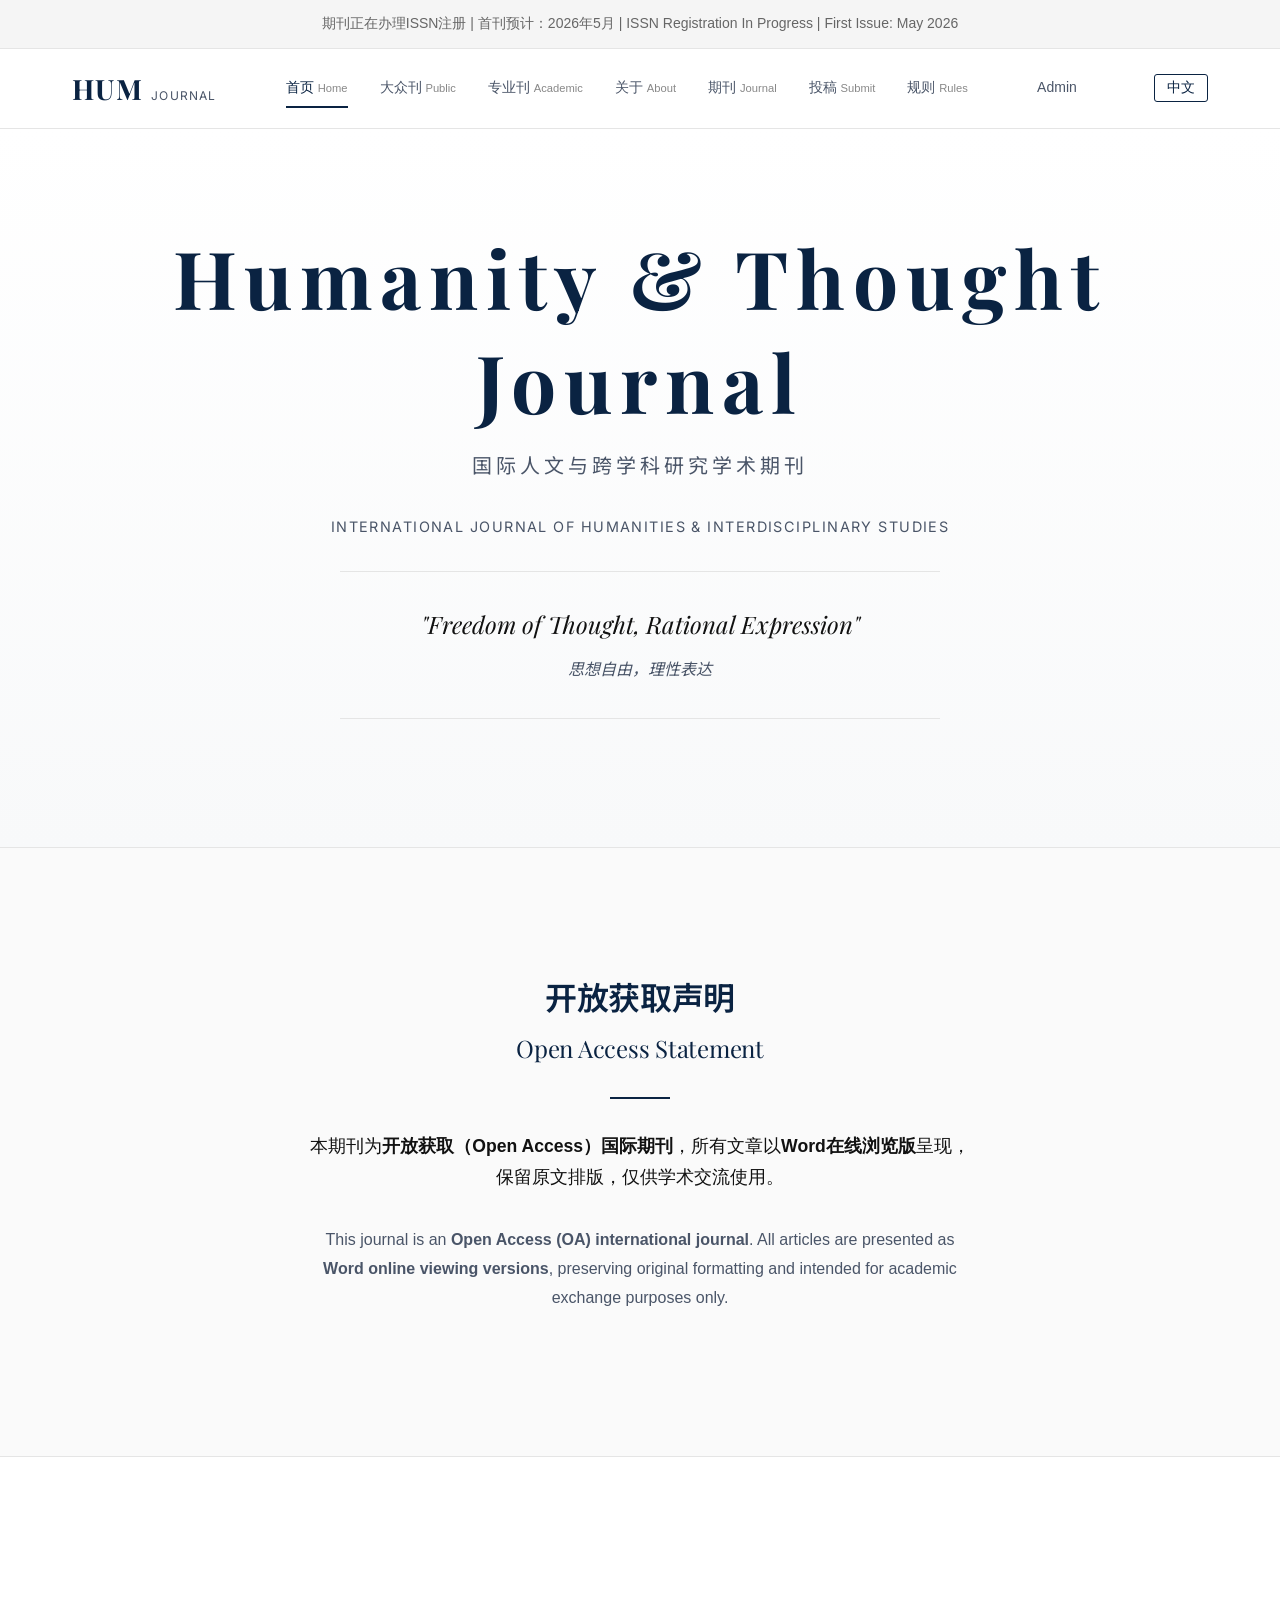
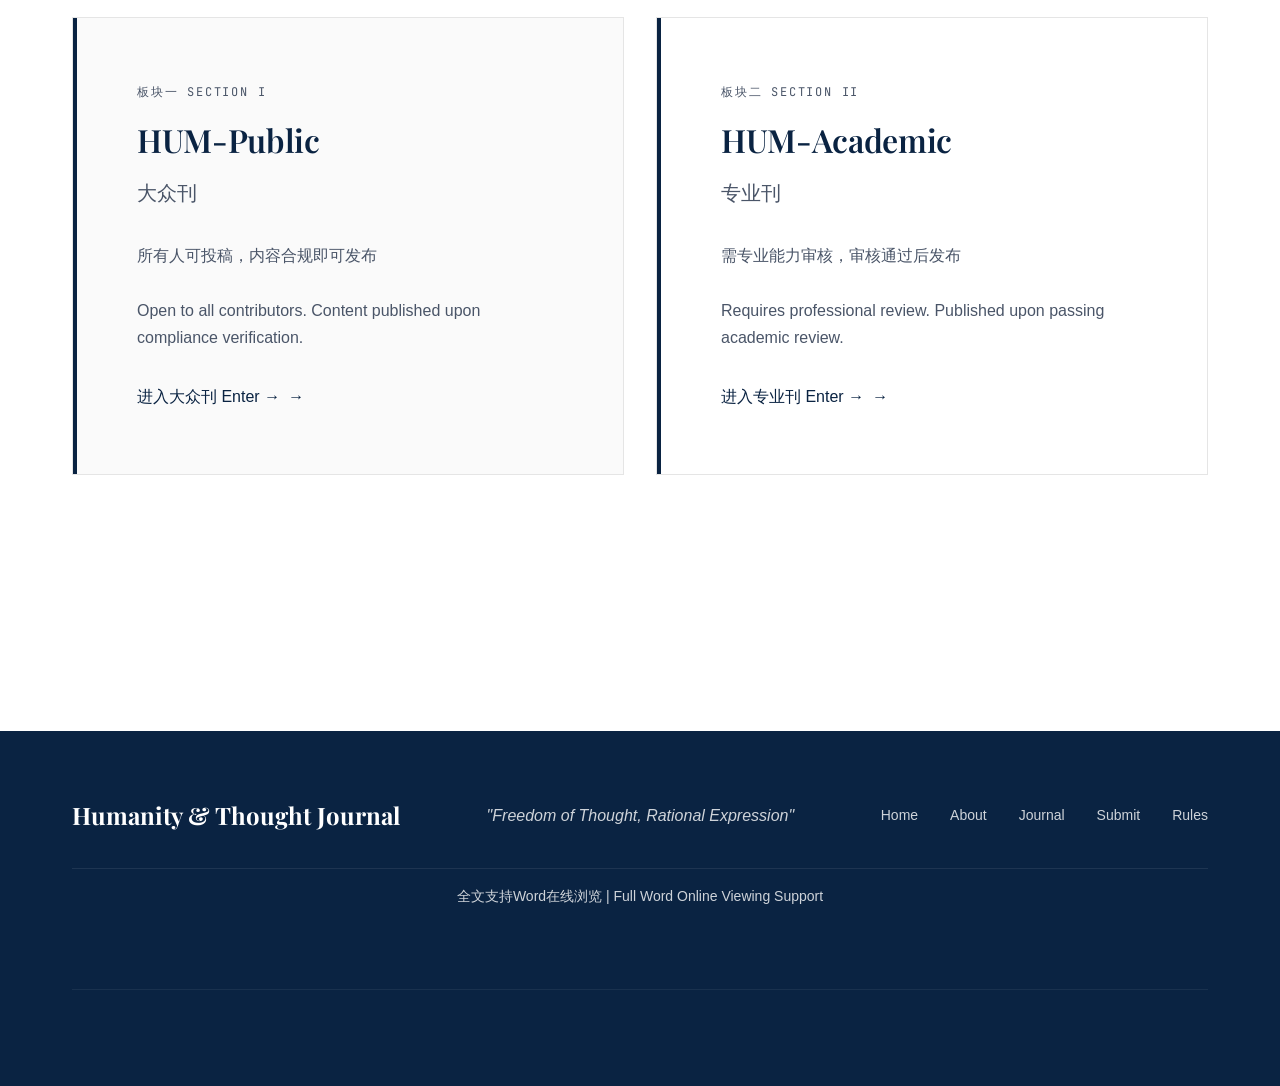
==== commit efe194a4: "Migrate all pages from Supabase to D1 API" ====
--- a/index.html
+++ b/index.html
@@ -1,6 +1,1728 @@
 <!DOCTYPE html>
 <html lang="en">
-<head> <meta charset="UTF-8"> <meta name="viewport" content="width=device-width, initial-scale=1.0"> <title>Humanity & Thought & Thought Journal | HUM Journal</title> <meta name="description" content="Humanity & Thought & Thought Journal - International Open Access Academic Journal in Humanities and Interdisciplinary Studies"> <link rel="stylesheet" href="css/style.css">
+<head>
+    <meta charset="UTF-8">
+    <meta name="viewport" content="width=device-width, initial-scale=1.0">
+    <title>Humanity & Thought Journal | HUM Journal</title>
+    <meta name="description" content="Humanity & Thought Journal - International Open Access Academic Journal in Humanities and Interdisciplinary Studies">
+    <link rel="stylesheet" href="css/style.css">
 </head>
-<body> <!-- Notification Bar --> <div class="notification-bar"> <div class="container"> <p>ISSNRegister | First Issue Expected:20265 | ISSN Registration In Progress | First Issue: May 2026< > </div> </div> <header class="header"> <div class="header-inner"> <a href="index.html" class="logo"> <span class="logo-main">HUM< pan> <span class="logo-sub">Journal< pan> < > <nav class="nav"> <a href="index.html" class="nav-link active">Home <span style="font-size:0.8em;color:#888;">Home< pan>< > <a href="public.html" class="nav-link">Public <span style="font-size:0.8em;color:#888;">Public< pan>< > <a href="academic.html" class="nav-link">Academic <span style="font-size:0.8em;color:#888;">Academic< pan>< > <a href="about.html" class="nav-link"> <span style="font-size:0.8em;color:#888;">About< pan>< > <a href="journal-info.html" class="nav-link"> <span style="font-size:0.8em;color:#888;">Journal< pan>< > <a href="submission.html" class="nav-link"> <span style="font-size:0.8em;color:#888;">Submit< pan>< > <a href="rules.html" class="nav-link"> <span style="font-size:0.8em;color:#888;">Rules< pan>< > < av> <a href="login.html" class="nav-link" style="color: var(--color-text-secondary);">Admin< > <button id="langToggle" onclick="HUM_LANG.toggle()" style="background:none;border:1px solid #0A2342;color:#0A2342;padding:0.25rem 0.75rem;cursor:pointer;font-size:0.875rem;margin-left:0.5rem;border-radius:3px;">< utton> </div> < eader> <!-- Hero Section --> <section class="hero"> <h1 class="hero-title">Humanity & Thought & Thought Journal< 1> <p class="hero-subtitle">< > <p class="hero-subtitle-en">International Journal of Humanities & Interdisciplinary Studies< > <div class="hero-slogan"> <span>"Freedom of Thought, Rational Expression"< pan> <br> <small style="font-size: 1rem; color: var(--color-text-secondary);">, < mall> </div> < ection> <!-- Core Introduction --> <section class="core-intro"> <div class="container"> <div class="intro-block-main"> <h2>< 2> <h2 style="font-size: 1.5rem; font-weight: 400; margin-top: 0.5rem;">Open Access Statement< 2> <div class="intro-divider"></div> <p class="intro-text"> <strong> (Open Access)< trong>, <strong>Word< trong>, , . < > <p class="intro-text-en"> This journal is an <strong>Open Access (OA) international journal< trong>. All articles are presented as <strong>Word online viewing versions< trong>, preserving original formatting and intended for academic exchange purposes only. < > </div> </div> < ection> <!-- Category Entrance Section --> <section class="category-section"> <div class="container"> <div class="section-cards"> <div class="section-card public"> <div class="section-card-label"> Section I</div> <h2 class="section-card-title">HUM-Public< 2> <p class="section-card-title-cn">Public< > <p class="section-card-desc"> , Publish<br><br> Open to all contributors. Content published upon compliance verification. < > <a href="public.html" class="section-card-link">Public Enter →< > </div> <div class="section-card academic"> <div class="section-card-label"> Section II</div> <h2 class="section-card-title">HUM-Academic< 2> <p class="section-card-title-cn">Academic< > <p class="section-card-desc"> Academic, ApprovePublish<br><br> Requires professional review. Published upon passing academic review. < > <a href="academic.html" class="section-card-link">Academic Enter →< > </div> </div> </div> < ection> <footer class="footer"> <div class="container"> <div class="footer-inner"> <div class="footer-logo">Humanity & Thought & Thought Journal</div> <div class="footer-slogan">"Freedom of Thought, Rational Expression"</div> <div class="footer-links"> <a href="index.html">Home< > <a href="about.html">About< > <a href="journal-info.html">Journal< > <a href="submission.html">Submit< > <a href="rules.html">Rules< > </div> <div class="footer-feature">Word | Full Word Online Viewing Support</div> <div class="footer-copyright">© 2026 Kyrgyz. All rights reserved.</div> </div> </div> </footer> </body>
+<body>
+    <!-- Notification Bar -->
+    <div class="notification-bar">
+        <div class="container">
+            <p>期刊正在办理ISSN注册 | 首刊预计：2026年5月 | ISSN Registration In Progress | First Issue: May 2026</p>
+        </div>
+    </div>
+
+    <header class="header">
+        <div class="header-inner">
+            <a href="index.html" class="logo">
+                <span class="logo-main">HUM</span>
+                <span class="logo-sub">Journal</span>
+            </a>
+            <nav class="nav">
+                <a href="index.html" class="nav-link active">首页 <span style="font-size:0.8em;color:#888;">Home</span></a>
+                <a href="public.html" class="nav-link">大众刊 <span style="font-size:0.8em;color:#888;">Public</span></a>
+                <a href="academic.html" class="nav-link">专业刊 <span style="font-size:0.8em;color:#888;">Academic</span></a>
+                <a href="about.html" class="nav-link">关于 <span style="font-size:0.8em;color:#888;">About</span></a>
+                <a href="journal-info.html" class="nav-link">期刊 <span style="font-size:0.8em;color:#888;">Journal</span></a>
+                <a href="submission.html" class="nav-link">投稿 <span style="font-size:0.8em;color:#888;">Submit</span></a>
+                <a href="rules.html" class="nav-link">规则 <span style="font-size:0.8em;color:#888;">Rules</span></a>
+            </nav>
+            <a href="login.html" class="nav-link" style="color: var(--color-text-secondary);">Admin</a>
+            <button id="langToggle" onclick="HUM_LANG.toggle()" style="background:none;border:1px solid #0A2342;color:#0A2342;padding:0.25rem 0.75rem;cursor:pointer;font-size:0.875rem;margin-left:0.5rem;border-radius:3px;">中文</button>
+        </div>
+    </header>
+
+    <!-- Hero Section -->
+    <section class="hero">
+        <h1 class="hero-title">Humanity & Thought Journal</h1>
+        <p class="hero-subtitle">国际人文与跨学科研究学术期刊</p>
+        <p class="hero-subtitle-en">International Journal of Humanities & Interdisciplinary Studies</p>
+        <div class="hero-slogan">
+            <span>"Freedom of Thought, Rational Expression"</span>
+            <br>
+            <small style="font-size: 1rem; color: var(--color-text-secondary);">思想自由，理性表达</small>
+        </div>
+    </section>
+
+    <!-- Core Introduction -->
+    <section class="core-intro">
+        <div class="container">
+            <div class="intro-block-main">
+                <h2>开放获取声明</h2>
+                <h2 style="font-size: 1.5rem; font-weight: 400; margin-top: 0.5rem;">Open Access Statement</h2>
+                <div class="intro-divider"></div>
+                <p class="intro-text">
+                    本期刊为<strong>开放获取（Open Access）国际期刊</strong>，所有文章以<strong>Word在线浏览版</strong>呈现，保留原文排版，仅供学术交流使用。
+                </p>
+                <p class="intro-text-en">
+                    This journal is an <strong>Open Access (OA) international journal</strong>. All articles are presented as <strong>Word online viewing versions</strong>, preserving original formatting and intended for academic exchange purposes only.
+                </p>
+            </div>
+        </div>
+    </section>
+
+    <!-- Category Entrance Section -->
+    <section class="category-section">
+        <div class="container">
+            <div class="section-cards">
+                <div class="section-card public">
+                    <div class="section-card-label">板块一 Section I</div>
+                    <h2 class="section-card-title">HUM-Public</h2>
+                    <p class="section-card-title-cn">大众刊</p>
+                    <p class="section-card-desc">
+                        所有人可投稿，内容合规即可发布<br><br>
+                        Open to all contributors. Content published upon compliance verification.
+                    </p>
+                    <a href="public.html" class="section-card-link">进入大众刊 Enter →</a>
+                </div>
+                <div class="section-card academic">
+                    <div class="section-card-label">板块二 Section II</div>
+                    <h2 class="section-card-title">HUM-Academic</h2>
+                    <p class="section-card-title-cn">专业刊</p>
+                    <p class="section-card-desc">
+                        需专业能力审核，审核通过后发布<br><br>
+                        Requires professional review. Published upon passing academic review.
+                    </p>
+                    <a href="academic.html" class="section-card-link">进入专业刊 Enter →</a>
+                </div>
+            </div>
+        </div>
+    </section>
+
+    <footer class="footer">
+        <div class="container">
+            <div class="footer-inner">
+                <div class="footer-logo">Humanity & Thought Journal</div>
+                <div class="footer-slogan">"Freedom of Thought, Rational Expression"</div>
+                <div class="footer-links">
+                    <a href="index.html">Home</a>
+                    <a href="about.html">About</a>
+                    <a href="journal-info.html">Journal</a>
+                    <a href="submission.html">Submit</a>
+                    <a href="rules.html">Rules</a>
+                </div>
+                <div class="footer-feature">全文支持Word在线浏览 | Full Word Online Viewing Support</div>
+                <div class="footer-copyright"></div>
+            </div>
+        </div>
+    </footer>
+
+<script src="js/lang.js"></script>
+
+
+<style>
+
+* {
+  margin: 0;
+  padding: 0;
+  box-sizing: border-box;
+}
+
+body {
+  font-family: -apple-system, BlinkMacSystemFont, 'Segoe UI', Roboto, 'Helvetica Neue', Arial, sans-serif;
+}
+
+.inland-security-footer {
+  position: fixed;
+  z-index: 10;
+  bottom: 0;
+  right: 0;
+  width: fit-content;
+  display: flex;
+  justify-content: flex-end;
+}
+
+.tooltip-container {
+  position: relative;
+}
+
+.trigger-content {
+  display: flex;
+  flex-wrap: wrap;
+  align-items: center;
+  justify-content: center;
+  padding: 8px;
+  background-color: transparent;
+  border-radius: 8px;
+  cursor: pointer;
+}
+
+.minimax-link {
+  display: flex;
+  align-items: center;
+  cursor: pointer;
+  font-weight: 300;
+  color: #adadad;
+  text-decoration: none;
+}
+
+.minimax-link:visited {
+  color: #adadad;
+}
+
+.minimax-link:hover {
+  color: #666666;
+}
+
+.tooltip-content {
+  position: absolute;
+  bottom: 100%;
+  right: 0;
+  display: none;
+  flex-direction: column;
+  align-items: center;
+  gap: 8px;
+  padding: 8px;
+  padding-bottom: 16px; /* 8px 内容间距 + 8px 用于鼠标移动的透明区域 */
+  font-size: 12px;
+  line-height: 17px;
+  background-color: #fafafa;
+  border-radius: 12px;
+  white-space: nowrap;
+  box-shadow: 0 2px 8px rgba(0, 0, 0, 0.15);
+  color: #171717;
+}
+
+/* 创建透明的连接区域，让鼠标可以平滑移动到 tooltip */
+.tooltip-content::after {
+  content: '';
+  position: absolute;
+  bottom: -8px;
+  left: 0;
+  right: 0;
+  height: 16px;
+}
+
+.tooltip-container:hover .tooltip-content {
+  display: flex;
+}
+
+.info-section {
+  display: flex;
+  flex-wrap: wrap;
+  justify-content: center;
+  gap: 12px;
+}
+
+.beian-link {
+  display: flex;
+  align-items: center;
+  text-decoration: none;
+  color: #171717;
+}
+
+.beian-icon {
+  width: 14px;
+  height: 14px;
+  margin-right: 2px;
+}
+
+.underline-text {
+  color: #171717;
+  text-decoration: underline;
+}
+
+.underline-text:hover {
+  color: #000000;
+}
+
+/* 深色模式支持 */
+@media (prefers-color-scheme: dark) {
+  .trigger-content {
+    background-color: transparent;
+  }
+
+  .minimax-link,
+  .minimax-link:visited {
+    color: #666666;
+  }
+
+  .minimax-link:hover {
+    color: #adadad;
+  }
+
+  .tooltip-content {
+    background-color: #262626;
+    color: #ededed;
+  }
+
+  .beian-link,
+  .underline-text {
+    color: #ededed;
+  }
+
+  .underline-text:hover {
+    color: #ffffff;
+  }
+}
+
+</style>
+<div class="inland-security-footer">
+  <div class="tooltip-container">
+    <div class="trigger-content">
+      <a href="https://www.minimaxi.com/" target="_blank" rel="noreferrer" class="minimax-link">
+        <span></span>
+      </a>
+    </div>
+    <div class="tooltip-content">
+      <section class="info-section">
+        <span>上海稀宇科技有限公司</span>
+      </section>
+
+      <section class="info-section">
+        <a class="beian-link" href="https://www.beian.gov.cn/portal/registerSystemInfo?recordcode=31010402010179" target="_blank" rel="noreferrer">
+          <img alt="hailuo-beian-icon" src="https://cdn.hailuoai.com/hailuo-video-web/public_assets/223037d3-79fd-4db0-a456-749f38a6a14b.png" class="beian-icon">
+          <span class="underline-text">沪公网安备31010402010179号</span>
+        </a>
+        <a href="https://beian.miit.gov.cn/" target="_blank" rel="noreferrer" class="underline-text">
+          沪ICP备2023003282号-38
+        </a>
+      </section>
+
+      <section class="info-section"></section>
+
+      <section class="info-section">
+        <a href="https://agent.minimaxi.com/doc/zh/terms-of-service.html" target="_blank" rel="noreferrer" class="underline-text">
+          用户协议
+        </a>
+        <a href="https://agent.minimaxi.com/doc/zh/privacy-policy.html" target="_blank" rel="noreferrer" class="underline-text">
+          隐私政策
+        </a>
+      </section>
+    </div>
+  </div>
+</div>
+
+
+<script>
+/**
+ * Iframe 元素高亮注入脚本
+ * 需要在目标网站中引入此脚本来支持跨域 iframe 高亮功能
+ *
+ * 使用方法：
+ * 1. 将此脚本添加到目标网站的 HTML 中
+ * 2. 或通过浏览器扩展、用户脚本等方式注入
+ */
+
+(function () {
+  "use strict";
+
+  // 检查是否在 iframe 中
+  if (window.self === window.top) {
+    return; // 不在 iframe 中，不执行
+  }
+
+  // 检查是否已经初始化过
+  if (window.__iframeHighlightInitialized) {
+    return;
+  }
+  window.__iframeHighlightInitialized = true;
+  console.log("Iframe 高亮脚本已加载");
+
+  // 创建高亮覆盖层
+  var overlay = document.createElement("div");
+  overlay.id = "iframe-highlight-overlay";
+  overlay.style.cssText = "\n    position: fixed;\n    top: 0;\n    left: 0;\n    width: 100vw;\n    height: 100vh;\n    pointer-events: none;\n    z-index: 999999;\n    overflow: hidden;\n  ";
+
+  // 创建悬停高亮框（虚线边框）
+  var highlightBox = document.createElement("div");
+  highlightBox.id = "iframe-highlight-box";
+  highlightBox.style.cssText = "\n    position: absolute;\n    border: 2px dashed #007AFF;\n    background: rgba(0, 122, 255, 0.08);\n    pointer-events: none;\n    display: none;\n    transition: all 0.1s ease;\n    box-shadow: 0 0 0 1px rgba(255, 255, 255, 0.8);\n    border-radius: 2px;\n  ";
+
+  // 创建选中节点的常驻高亮框（实线边框）
+  var selectedBox = document.createElement("div");
+  selectedBox.id = "iframe-selected-box";
+  selectedBox.style.cssText = "\n    position: absolute;\n    border: 2px solid #007AFF;\n    pointer-events: none;\n    display: none;\n    box-shadow: 0 0 0 1px rgba(255, 255, 255, 0.9), 0 0 8px rgba(255, 107, 53, 0.4);\n    border-radius: 2px;\n    z-index: 1000000;\n  ";
+
+  // 创建悬停标签显示
+  var tagLabel = document.createElement("div");
+  tagLabel.id = "iframe-tag-label";
+  tagLabel.style.cssText = "\n    position: absolute;\n    background: #007AFF;\n    color: white;\n    padding: 2px 6px;\n    font-size: 11px;\n    font-family: -apple-system, BlinkMacSystemFont, 'Segoe UI', Roboto, 'Helvetica Neue', Arial, sans-serif;\n    border-radius: 2px;\n    pointer-events: none;\n    display: none;\n    white-space: nowrap;\n    z-index: 1000001;\n    box-shadow: 0 2px 4px rgba(0, 0, 0, 0.3);\n    font-weight: 500;\n  ";
+
+  // 创建选中节点标签
+  var selectedLabel = document.createElement("div");
+  selectedLabel.id = "iframe-selected-label";
+  selectedLabel.style.cssText = "\n    position: absolute;\n    background: #007AFF;\n    color: white;\n    padding: 3px 8px;\n    font-size: 11px;\n    font-family: -apple-system, BlinkMacSystemFont, 'Segoe UI', Roboto, 'Helvetica Neue', Arial, sans-serif;\n    border-radius: 3px;\n    pointer-events: none;\n    display: none;\n    white-space: nowrap;\n    z-index: 1000002;\n    box-shadow: 0 2px 6px rgba(0, 0, 0, 0.4);\n    font-weight: 600;\n  ";
+  overlay.appendChild(highlightBox);
+  overlay.appendChild(selectedBox);
+  overlay.appendChild(tagLabel);
+  overlay.appendChild(selectedLabel);
+  document.body.appendChild(overlay);
+
+  // 存储当前选中的元素
+  var selectedElement = null;
+  var highlightEnabled = false;
+
+  // 更新选中元素的高亮显示
+  function updateSelectedHighlight(element) {
+    console.log("updateSelectedHighlight called with:", element);
+    if (!element) {
+      selectedBox.style.display = "none";
+      selectedLabel.style.display = "none";
+      selectedElement = null;
+      console.log("Cleared selected highlight");
+      return;
+    }
+    selectedElement = element;
+    var rect = element.getBoundingClientRect();
+    console.log("Selected element rect:", rect);
+
+    // 更新选中高亮框位置
+    selectedBox.style.display = "block";
+    selectedBox.style.left = "".concat(rect.left - 2, "px");
+    selectedBox.style.top = "".concat(rect.top - 2, "px");
+    selectedBox.style.width = "".concat(rect.width + 4, "px");
+    selectedBox.style.height = "".concat(rect.height + 4, "px");
+
+    // 更新选中标签位置和内容
+    selectedLabel.style.display = "block";
+    selectedLabel.textContent = "\u2713 <".concat(element.tagName.toLowerCase(), ">");
+
+    // 计算标签位置，确保不超出视窗
+    var labelTop = rect.top - 28;
+    var labelLeft = rect.left;
+
+    // 如果标签会超出顶部，显示在元素下方
+    if (labelTop < 5) {
+      labelTop = rect.bottom + 5;
+    }
+
+    // 如果标签会超出右侧，向左调整
+    var labelWidth = selectedLabel.offsetWidth || 100; // 预估宽度
+    if (labelLeft + labelWidth > window.innerWidth - 10) {
+      labelLeft = window.innerWidth - labelWidth - 10;
+    }
+    selectedLabel.style.left = "".concat(Math.max(5, labelLeft), "px");
+    selectedLabel.style.top = "".concat(labelTop, "px");
+    console.log("Selected highlight positioned at:", {
+      left: selectedBox.style.left,
+      top: selectedBox.style.top,
+      width: selectedBox.style.width,
+      height: selectedBox.style.height
+    });
+  }
+  function getElementSelector(element) {
+    if (!(element instanceof Element)) throw new Error('Argument must be a DOM element');
+    var segments = [];
+    var current = element;
+    while (current !== document.documentElement) {
+      var selector = '';
+      // 优先检查唯一ID
+      if (current.id && document.querySelectorAll("#".concat(current.id)).length === 1) {
+        segments.unshift("#".concat(current.id));
+        break; // ID唯一，无需继续向上
+      }
+
+      // 生成类名选择器（取第一个有效类名）
+      var classes = Array.from(current.classList).filter(function (c) {
+        return !c.startsWith('js-');
+      });
+      var className = classes.length > 0 ? ".".concat(classes[0]) : '';
+
+      // 生成位置索引（nth-child）
+      var tag = current.tagName.toLowerCase();
+      if (!className) {
+        var siblings = Array.from(current.parentNode.children);
+        var index = siblings.findIndex(function (el) {
+          return el === current;
+        }) + 1;
+        selector = "".concat(tag, ":nth-child(").concat(index, ")");
+      } else {
+        selector = className;
+      }
+      segments.unshift(selector);
+      current = current.parentElement;
+    }
+
+    // 处理根元素
+    if (current === document.documentElement) {
+      segments.unshift('html');
+    }
+    return segments.join(' > ');
+  }
+
+  // 获取元素文本内容
+  function getElementText(element) {
+    var _element$textContent;
+    if (element.tagName === "INPUT") {
+      return element.value || element.placeholder || "";
+    }
+    if (element.tagName === "TEXTAREA") {
+      return element.value || element.placeholder || "";
+    }
+    var text = ((_element$textContent = element.textContent) === null || _element$textContent === void 0 ? void 0 : _element$textContent.trim()) || "";
+    return text.length > 50 ? text.substring(0, 50) + "..." : text;
+  }
+
+  // 获取元素属性信息
+  function getElementAttributes(element) {
+    var attrs = {};
+    for (var i = 0; i < element.attributes.length; i++) {
+      var attr = element.attributes[i];
+      attrs[attr.name] = attr.value;
+    }
+    return attrs;
+  }
+
+  // 鼠标悬停事件处理
+  function handleMouseOver(e) {
+    if (!highlightEnabled) return;
+    var target = e.target;
+    if (!target || target === overlay || target === highlightBox || target === tagLabel || target === selectedBox || target === selectedLabel) {
+      return;
+    }
+
+    // 避免高亮 html 和 body 元素
+    if (target === document.documentElement || target === document.body) {
+      return;
+    }
+
+    // 如果是已选中的元素，不显示悬停高亮
+    if (target === selectedElement) {
+      highlightBox.style.display = "none";
+      tagLabel.style.display = "none";
+      return;
+    }
+    var rect = target.getBoundingClientRect();
+    var selector = getElementSelector(target);
+    var text = getElementText(target);
+    var attributes = getElementAttributes(target);
+
+    // 更新悬停高亮框位置
+    highlightBox.style.display = "block";
+    highlightBox.style.left = "".concat(rect.left - 2, "px");
+    highlightBox.style.top = "".concat(rect.top - 2, "px");
+    highlightBox.style.width = "".concat(rect.width + 4, "px");
+    highlightBox.style.height = "".concat(rect.height + 4, "px");
+
+    // 更新标签位置和内容
+    tagLabel.style.display = "block";
+    tagLabel.textContent = "<".concat(target.tagName.toLowerCase(), ">");
+
+    // 计算标签位置，确保不超出视窗
+    var labelTop = rect.top - 22;
+    var labelLeft = rect.left;
+
+    // 如果标签会超出顶部，显示在元素下方
+    if (labelTop < 0) {
+      labelTop = rect.bottom + 5;
+    }
+
+    // 如果标签会超出右侧，向左调整
+    if (labelLeft + tagLabel.offsetWidth > window.innerWidth) {
+      labelLeft = window.innerWidth - tagLabel.offsetWidth - 5;
+    }
+    tagLabel.style.left = "".concat(Math.max(0, labelLeft), "px");
+    tagLabel.style.top = "".concat(labelTop, "px");
+
+    // 发送消息到父窗口
+    var elementInfo = {
+      tagName: target.tagName.toLowerCase(),
+      rect: {
+        left: rect.left,
+        top: rect.top,
+        right: rect.right,
+        bottom: rect.bottom,
+        width: rect.width,
+        height: rect.height,
+        x: rect.x,
+        y: rect.y
+      },
+      selector: selector,
+      text: text,
+      attributes: attributes,
+      url: window.location.href,
+      path: window.location.pathname,
+      timestamp: Date.now()
+    };
+    try {
+      window.parent.postMessage({
+        type: "iframe-element-hover",
+        data: elementInfo,
+        source: "iframe-highlight-injector"
+      }, "*");
+    } catch (error) {
+      console.warn("无法发送消息到父窗口:", error);
+    }
+  }
+
+  // 鼠标离开事件处理
+  function handleMouseOut(e) {
+    if (!highlightEnabled) return;
+    var relatedTarget = e.relatedTarget;
+
+    // 如果鼠标移动到高亮相关元素上，不隐藏高亮
+    if (relatedTarget && (relatedTarget === highlightBox || relatedTarget === tagLabel || relatedTarget === overlay || relatedTarget === selectedBox || relatedTarget === selectedLabel)) {
+      return;
+    }
+    highlightBox.style.display = "none";
+    tagLabel.style.display = "none";
+    try {
+      window.parent.postMessage({
+        type: "iframe-element-hover",
+        data: null,
+        source: "iframe-highlight-injector"
+      }, "*");
+    } catch (error) {
+      console.warn("无法发送消息到父窗口:", error);
+    }
+  }
+
+  // 点击事件处理
+  function handleClick(e) {
+    var target = e.target;
+    if (!target || target === overlay || target === highlightBox || target === tagLabel || target === selectedBox || target === selectedLabel) {
+      return;
+    }
+
+    // 避免处理 html 和 body 元素
+    if (target === document.documentElement || target === document.body) {
+      return;
+    }
+
+    // 检查是否是交互元素，这些元素需要保留默认行为
+    var isInteractiveElement = ['input', 'textarea', 'select', 'button', 'a'].includes(target.tagName.toLowerCase());
+
+    // 如果高亮功能启用，对于非交互元素阻止默认行为和事件传播
+    if (highlightEnabled) {
+      e.preventDefault();
+      e.stopPropagation();
+    }
+    var rect = target.getBoundingClientRect();
+    var selector = getElementSelector(target);
+    var text = getElementText(target);
+    var attributes = getElementAttributes(target);
+    console.log("Element clicked:", {
+      tagName: target.tagName,
+      selector: selector,
+      rect: rect
+    });
+
+    // 立即更新选中高亮
+    updateSelectedHighlight(target);
+
+    // 隐藏悬停高亮，因为现在是选中状态
+    highlightBox.style.display = "none";
+    tagLabel.style.display = "none";
+    var elementInfo = {
+      tagName: target.tagName.toLowerCase(),
+      rect: {
+        left: rect.left,
+        top: rect.top,
+        right: rect.right,
+        bottom: rect.bottom,
+        width: rect.width,
+        height: rect.height,
+        x: rect.x,
+        y: rect.y
+      },
+      selector: selector,
+      text: text,
+      attributes: attributes,
+      url: window.location.href,
+      path: window.location.pathname,
+      timestamp: Date.now()
+    };
+    try {
+      window.parent.postMessage({
+        type: "iframe-element-click",
+        data: elementInfo,
+        source: "iframe-highlight-injector"
+      }, "*");
+    } catch (error) {
+      console.warn("无法发送消息到父窗口:", error);
+    }
+  }
+
+  // 监听来自父窗口的消息
+  function handleParentMessage(event) {
+    console.log("Received message from parent:", event.data);
+    if (event.data.type === "iframe-highlight-toggle") {
+      var enabled = event.data.enabled;
+      console.log("Highlight toggle:", enabled);
+      if (enabled) {
+        enableHighlight();
+      } else {
+        disableHighlight();
+      }
+    } else if (event.data.type === "enable-iframe-highlight") {
+      console.log("Enable iframe highlight");
+      enableHighlight();
+    } else if (event.data.type === "disable-iframe-highlight") {
+      console.log("Disable iframe highlight");
+      disableHighlight();
+    } else if (event.data.type === "toggle-iframe-highlight") {
+      var _enabled = event.data.enabled !== undefined ? event.data.enabled : !highlightEnabled;
+      console.log("Toggle iframe highlight to:", _enabled);
+      if (_enabled) {
+        enableHighlight();
+      } else {
+        disableHighlight();
+      }
+    } else if (event.data.type === "update-selected-element") {
+      var selector = event.data.selector;
+      console.log("Update selected element with selector:", selector);
+      if (selector) {
+        try {
+          var element = document.querySelector(selector);
+          console.log("Found element by selector:", element);
+          updateSelectedHighlight(element);
+        } catch (error) {
+          console.warn("Failed to select element:", error);
+          updateSelectedHighlight(null);
+        }
+      } else {
+        updateSelectedHighlight(null);
+      }
+    } else if (event.data.type === "clear-selected-element") {
+      console.log("Clear selected element");
+      updateSelectedHighlight(null);
+    }
+  }
+
+  // 启用高亮功能
+  function enableHighlight() {
+    console.log("Enabling highlight");
+    document.addEventListener("mouseover", handleMouseOver, true);
+    document.addEventListener("mouseout", handleMouseOut, true);
+    document.addEventListener("click", handleClick, true);
+    highlightEnabled = true;
+    overlay.style.display = "block";
+  }
+
+  // 禁用高亮功能
+  function disableHighlight() {
+    console.log("Disabling highlight");
+    highlightEnabled = false;
+    // 保持事件监听器，但通过 highlightEnabled 变量控制行为
+    // 这样可以保留选中状态的显示
+    highlightBox.style.display = "none";
+    tagLabel.style.display = "none";
+    // 不隐藏 selectedBox 和 selectedLabel，保留选中状态
+  }
+
+  // 完全禁用高亮功能（移除所有监听器）
+  function fullyDisableHighlight() {
+    console.log("Fully disabling highlight");
+    highlightEnabled = false;
+    document.removeEventListener("mouseover", handleMouseOver, true);
+    document.removeEventListener("mouseout", handleMouseOut, true);
+    document.removeEventListener("click", handleClick, true);
+    overlay.style.display = "none";
+    highlightBox.style.display = "none";
+    tagLabel.style.display = "none";
+    selectedBox.style.display = "none";
+    selectedLabel.style.display = "none";
+  }
+
+  // 添加事件监听
+  enableHighlight();
+  window.addEventListener("message", handleParentMessage);
+
+  // 暴露全局函数供外部调用
+  window.__iframeHighlightControl = {
+    enable: enableHighlight,
+    disable: disableHighlight,
+    fullyDisable: fullyDisableHighlight,
+    isEnabled: function isEnabled() {
+      return highlightEnabled;
+    },
+    getSelectedElement: function getSelectedElement() {
+      return selectedElement;
+    },
+    updateSelected: updateSelectedHighlight,
+    // 通过消息发送开关控制
+    sendToggleMessage: function sendToggleMessage(enabled) {
+      window.parent.postMessage({
+        type: 'iframe-highlight-status',
+        enabled: enabled || highlightEnabled,
+        source: 'iframe-highlight-injector'
+      }, '*');
+    }
+  };
+
+  // 通知父窗口脚本已加载
+  try {
+    window.parent.postMessage({
+      type: "iframe-highlight-ready",
+      data: {
+        url: window.location.href,
+        userAgent: navigator.userAgent,
+        timestamp: Date.now()
+      },
+      source: "iframe-highlight-injector"
+    }, "*");
+  } catch (error) {
+    console.warn("无法发送就绪消息到父窗口:", error);
+  }
+
+  // 清理函数
+  window.__iframeHighlightCleanup = function () {
+    fullyDisableHighlight();
+    window.removeEventListener("message", handleParentMessage);
+    if (overlay.parentElement) {
+      overlay.parentElement.removeChild(overlay);
+    }
+    delete window.__iframeHighlightInitialized;
+    delete window.__iframeHighlightCleanup;
+  };
+})();
+
+</script>
+
+<script>
+/**
+ * Iframe 元素高亮注入脚本
+ * 需要在目标网站中引入此脚本来支持跨域 iframe 高亮功能
+ *
+ * 使用方法：
+ * 1. 将此脚本添加到目标网站的 HTML 中
+ * 2. 或通过浏览器扩展、用户脚本等方式注入
+ */
+
+(function () {
+  "use strict";
+
+  // 检查是否在 iframe 中
+  if (window.self === window.top) {
+    return; // 不在 iframe 中，不执行
+  }
+
+  // 检查是否已经初始化过
+  if (window.__iframeHighlightInitialized) {
+    return;
+  }
+  window.__iframeHighlightInitialized = true;
+  console.log("Iframe 高亮脚本已加载");
+
+  // 创建高亮覆盖层
+  var overlay = document.createElement("div");
+  overlay.id = "iframe-highlight-overlay";
+  overlay.style.cssText = "\n    position: fixed;\n    top: 0;\n    left: 0;\n    width: 100vw;\n    height: 100vh;\n    pointer-events: none;\n    z-index: 999999;\n    overflow: hidden;\n  ";
+
+  // 创建悬停高亮框（虚线边框）
+  var highlightBox = document.createElement("div");
+  highlightBox.id = "iframe-highlight-box";
+  highlightBox.style.cssText = "\n    position: absolute;\n    border: 2px dashed #007AFF;\n    background: rgba(0, 122, 255, 0.08);\n    pointer-events: none;\n    display: none;\n    transition: all 0.1s ease;\n    box-shadow: 0 0 0 1px rgba(255, 255, 255, 0.8);\n    border-radius: 2px;\n  ";
+
+  // 创建选中节点的常驻高亮框（实线边框）
+  var selectedBox = document.createElement("div");
+  selectedBox.id = "iframe-selected-box";
+  selectedBox.style.cssText = "\n    position: absolute;\n    border: 2px solid #007AFF;\n    pointer-events: none;\n    display: none;\n    box-shadow: 0 0 0 1px rgba(255, 255, 255, 0.9), 0 0 8px rgba(255, 107, 53, 0.4);\n    border-radius: 2px;\n    z-index: 1000000;\n  ";
+
+  // 创建悬停标签显示
+  var tagLabel = document.createElement("div");
+  tagLabel.id = "iframe-tag-label";
+  tagLabel.style.cssText = "\n    position: absolute;\n    background: #007AFF;\n    color: white;\n    padding: 2px 6px;\n    font-size: 11px;\n    font-family: -apple-system, BlinkMacSystemFont, 'Segoe UI', Roboto, 'Helvetica Neue', Arial, sans-serif;\n    border-radius: 2px;\n    pointer-events: none;\n    display: none;\n    white-space: nowrap;\n    z-index: 1000001;\n    box-shadow: 0 2px 4px rgba(0, 0, 0, 0.3);\n    font-weight: 500;\n  ";
+
+  // 创建选中节点标签
+  var selectedLabel = document.createElement("div");
+  selectedLabel.id = "iframe-selected-label";
+  selectedLabel.style.cssText = "\n    position: absolute;\n    background: #007AFF;\n    color: white;\n    padding: 3px 8px;\n    font-size: 11px;\n    font-family: -apple-system, BlinkMacSystemFont, 'Segoe UI', Roboto, 'Helvetica Neue', Arial, sans-serif;\n    border-radius: 3px;\n    pointer-events: none;\n    display: none;\n    white-space: nowrap;\n    z-index: 1000002;\n    box-shadow: 0 2px 6px rgba(0, 0, 0, 0.4);\n    font-weight: 600;\n  ";
+  overlay.appendChild(highlightBox);
+  overlay.appendChild(selectedBox);
+  overlay.appendChild(tagLabel);
+  overlay.appendChild(selectedLabel);
+  document.body.appendChild(overlay);
+
+  // 存储当前选中的元素
+  var selectedElement = null;
+  var highlightEnabled = false;
+
+  // 更新选中元素的高亮显示
+  function updateSelectedHighlight(element) {
+    console.log("updateSelectedHighlight called with:", element);
+    if (!element) {
+      selectedBox.style.display = "none";
+      selectedLabel.style.display = "none";
+      selectedElement = null;
+      console.log("Cleared selected highlight");
+      return;
+    }
+    selectedElement = element;
+    var rect = element.getBoundingClientRect();
+    console.log("Selected element rect:", rect);
+
+    // 更新选中高亮框位置
+    selectedBox.style.display = "block";
+    selectedBox.style.left = "".concat(rect.left - 2, "px");
+    selectedBox.style.top = "".concat(rect.top - 2, "px");
+    selectedBox.style.width = "".concat(rect.width + 4, "px");
+    selectedBox.style.height = "".concat(rect.height + 4, "px");
+
+    // 更新选中标签位置和内容
+    selectedLabel.style.display = "block";
+    selectedLabel.textContent = "\u2713 <".concat(element.tagName.toLowerCase(), ">");
+
+    // 计算标签位置，确保不超出视窗
+    var labelTop = rect.top - 28;
+    var labelLeft = rect.left;
+
+    // 如果标签会超出顶部，显示在元素下方
+    if (labelTop < 5) {
+      labelTop = rect.bottom + 5;
+    }
+
+    // 如果标签会超出右侧，向左调整
+    var labelWidth = selectedLabel.offsetWidth || 100; // 预估宽度
+    if (labelLeft + labelWidth > window.innerWidth - 10) {
+      labelLeft = window.innerWidth - labelWidth - 10;
+    }
+    selectedLabel.style.left = "".concat(Math.max(5, labelLeft), "px");
+    selectedLabel.style.top = "".concat(labelTop, "px");
+    console.log("Selected highlight positioned at:", {
+      left: selectedBox.style.left,
+      top: selectedBox.style.top,
+      width: selectedBox.style.width,
+      height: selectedBox.style.height
+    });
+  }
+  function getElementSelector(element) {
+    if (!(element instanceof Element)) throw new Error('Argument must be a DOM element');
+    var segments = [];
+    var current = element;
+    while (current !== document.documentElement) {
+      var selector = '';
+      // 优先检查唯一ID
+      if (current.id && document.querySelectorAll("#".concat(current.id)).length === 1) {
+        segments.unshift("#".concat(current.id));
+        break; // ID唯一，无需继续向上
+      }
+
+      // 生成类名选择器（取第一个有效类名）
+      var classes = Array.from(current.classList).filter(function (c) {
+        return !c.startsWith('js-');
+      });
+      var className = classes.length > 0 ? ".".concat(classes[0]) : '';
+
+      // 生成位置索引（nth-child）
+      var tag = current.tagName.toLowerCase();
+      if (!className) {
+        var siblings = Array.from(current.parentNode.children);
+        var index = siblings.findIndex(function (el) {
+          return el === current;
+        }) + 1;
+        selector = "".concat(tag, ":nth-child(").concat(index, ")");
+      } else {
+        selector = className;
+      }
+      segments.unshift(selector);
+      current = current.parentElement;
+    }
+
+    // 处理根元素
+    if (current === document.documentElement) {
+      segments.unshift('html');
+    }
+    return segments.join(' > ');
+  }
+
+  // 获取元素文本内容
+  function getElementText(element) {
+    var _element$textContent;
+    if (element.tagName === "INPUT") {
+      return element.value || element.placeholder || "";
+    }
+    if (element.tagName === "TEXTAREA") {
+      return element.value || element.placeholder || "";
+    }
+    var text = ((_element$textContent = element.textContent) === null || _element$textContent === void 0 ? void 0 : _element$textContent.trim()) || "";
+    return text.length > 50 ? text.substring(0, 50) + "..." : text;
+  }
+
+  // 获取元素属性信息
+  function getElementAttributes(element) {
+    var attrs = {};
+    for (var i = 0; i < element.attributes.length; i++) {
+      var attr = element.attributes[i];
+      attrs[attr.name] = attr.value;
+    }
+    return attrs;
+  }
+
+  // 鼠标悬停事件处理
+  function handleMouseOver(e) {
+    if (!highlightEnabled) return;
+    var target = e.target;
+    if (!target || target === overlay || target === highlightBox || target === tagLabel || target === selectedBox || target === selectedLabel) {
+      return;
+    }
+
+    // 避免高亮 html 和 body 元素
+    if (target === document.documentElement || target === document.body) {
+      return;
+    }
+
+    // 如果是已选中的元素，不显示悬停高亮
+    if (target === selectedElement) {
+      highlightBox.style.display = "none";
+      tagLabel.style.display = "none";
+      return;
+    }
+    var rect = target.getBoundingClientRect();
+    var selector = getElementSelector(target);
+    var text = getElementText(target);
+    var attributes = getElementAttributes(target);
+
+    // 更新悬停高亮框位置
+    highlightBox.style.display = "block";
+    highlightBox.style.left = "".concat(rect.left - 2, "px");
+    highlightBox.style.top = "".concat(rect.top - 2, "px");
+    highlightBox.style.width = "".concat(rect.width + 4, "px");
+    highlightBox.style.height = "".concat(rect.height + 4, "px");
+
+    // 更新标签位置和内容
+    tagLabel.style.display = "block";
+    tagLabel.textContent = "<".concat(target.tagName.toLowerCase(), ">");
+
+    // 计算标签位置，确保不超出视窗
+    var labelTop = rect.top - 22;
+    var labelLeft = rect.left;
+
+    // 如果标签会超出顶部，显示在元素下方
+    if (labelTop < 0) {
+      labelTop = rect.bottom + 5;
+    }
+
+    // 如果标签会超出右侧，向左调整
+    if (labelLeft + tagLabel.offsetWidth > window.innerWidth) {
+      labelLeft = window.innerWidth - tagLabel.offsetWidth - 5;
+    }
+    tagLabel.style.left = "".concat(Math.max(0, labelLeft), "px");
+    tagLabel.style.top = "".concat(labelTop, "px");
+
+    // 发送消息到父窗口
+    var elementInfo = {
+      tagName: target.tagName.toLowerCase(),
+      rect: {
+        left: rect.left,
+        top: rect.top,
+        right: rect.right,
+        bottom: rect.bottom,
+        width: rect.width,
+        height: rect.height,
+        x: rect.x,
+        y: rect.y
+      },
+      selector: selector,
+      text: text,
+      attributes: attributes,
+      url: window.location.href,
+      path: window.location.pathname,
+      timestamp: Date.now()
+    };
+    try {
+      window.parent.postMessage({
+        type: "iframe-element-hover",
+        data: elementInfo,
+        source: "iframe-highlight-injector"
+      }, "*");
+    } catch (error) {
+      console.warn("无法发送消息到父窗口:", error);
+    }
+  }
+
+  // 鼠标离开事件处理
+  function handleMouseOut(e) {
+    if (!highlightEnabled) return;
+    var relatedTarget = e.relatedTarget;
+
+    // 如果鼠标移动到高亮相关元素上，不隐藏高亮
+    if (relatedTarget && (relatedTarget === highlightBox || relatedTarget === tagLabel || relatedTarget === overlay || relatedTarget === selectedBox || relatedTarget === selectedLabel)) {
+      return;
+    }
+    highlightBox.style.display = "none";
+    tagLabel.style.display = "none";
+    try {
+      window.parent.postMessage({
+        type: "iframe-element-hover",
+        data: null,
+        source: "iframe-highlight-injector"
+      }, "*");
+    } catch (error) {
+      console.warn("无法发送消息到父窗口:", error);
+    }
+  }
+
+  // 点击事件处理
+  function handleClick(e) {
+    var target = e.target;
+    if (!target || target === overlay || target === highlightBox || target === tagLabel || target === selectedBox || target === selectedLabel) {
+      return;
+    }
+
+    // 避免处理 html 和 body 元素
+    if (target === document.documentElement || target === document.body) {
+      return;
+    }
+
+    // 检查是否是交互元素，这些元素需要保留默认行为
+    var isInteractiveElement = ['input', 'textarea', 'select', 'button', 'a'].includes(target.tagName.toLowerCase());
+
+    // 如果高亮功能启用，对于非交互元素阻止默认行为和事件传播
+    if (highlightEnabled) {
+      e.preventDefault();
+      e.stopPropagation();
+    }
+    var rect = target.getBoundingClientRect();
+    var selector = getElementSelector(target);
+    var text = getElementText(target);
+    var attributes = getElementAttributes(target);
+    console.log("Element clicked:", {
+      tagName: target.tagName,
+      selector: selector,
+      rect: rect
+    });
+
+    // 立即更新选中高亮
+    updateSelectedHighlight(target);
+
+    // 隐藏悬停高亮，因为现在是选中状态
+    highlightBox.style.display = "none";
+    tagLabel.style.display = "none";
+    var elementInfo = {
+      tagName: target.tagName.toLowerCase(),
+      rect: {
+        left: rect.left,
+        top: rect.top,
+        right: rect.right,
+        bottom: rect.bottom,
+        width: rect.width,
+        height: rect.height,
+        x: rect.x,
+        y: rect.y
+      },
+      selector: selector,
+      text: text,
+      attributes: attributes,
+      url: window.location.href,
+      path: window.location.pathname,
+      timestamp: Date.now()
+    };
+    try {
+      window.parent.postMessage({
+        type: "iframe-element-click",
+        data: elementInfo,
+        source: "iframe-highlight-injector"
+      }, "*");
+    } catch (error) {
+      console.warn("无法发送消息到父窗口:", error);
+    }
+  }
+
+  // 监听来自父窗口的消息
+  function handleParentMessage(event) {
+    console.log("Received message from parent:", event.data);
+    if (event.data.type === "iframe-highlight-toggle") {
+      var enabled = event.data.enabled;
+      console.log("Highlight toggle:", enabled);
+      if (enabled) {
+        enableHighlight();
+      } else {
+        disableHighlight();
+      }
+    } else if (event.data.type === "enable-iframe-highlight") {
+      console.log("Enable iframe highlight");
+      enableHighlight();
+    } else if (event.data.type === "disable-iframe-highlight") {
+      console.log("Disable iframe highlight");
+      disableHighlight();
+    } else if (event.data.type === "toggle-iframe-highlight") {
+      var _enabled = event.data.enabled !== undefined ? event.data.enabled : !highlightEnabled;
+      console.log("Toggle iframe highlight to:", _enabled);
+      if (_enabled) {
+        enableHighlight();
+      } else {
+        disableHighlight();
+      }
+    } else if (event.data.type === "update-selected-element") {
+      var selector = event.data.selector;
+      console.log("Update selected element with selector:", selector);
+      if (selector) {
+        try {
+          var element = document.querySelector(selector);
+          console.log("Found element by selector:", element);
+          updateSelectedHighlight(element);
+        } catch (error) {
+          console.warn("Failed to select element:", error);
+          updateSelectedHighlight(null);
+        }
+      } else {
+        updateSelectedHighlight(null);
+      }
+    } else if (event.data.type === "clear-selected-element") {
+      console.log("Clear selected element");
+      updateSelectedHighlight(null);
+    }
+  }
+
+  // 启用高亮功能
+  function enableHighlight() {
+    console.log("Enabling highlight");
+    document.addEventListener("mouseover", handleMouseOver, true);
+    document.addEventListener("mouseout", handleMouseOut, true);
+    document.addEventListener("click", handleClick, true);
+    highlightEnabled = true;
+    overlay.style.display = "block";
+  }
+
+  // 禁用高亮功能
+  function disableHighlight() {
+    console.log("Disabling highlight");
+    highlightEnabled = false;
+    // 保持事件监听器，但通过 highlightEnabled 变量控制行为
+    // 这样可以保留选中状态的显示
+    highlightBox.style.display = "none";
+    tagLabel.style.display = "none";
+    // 不隐藏 selectedBox 和 selectedLabel，保留选中状态
+  }
+
+  // 完全禁用高亮功能（移除所有监听器）
+  function fullyDisableHighlight() {
+    console.log("Fully disabling highlight");
+    highlightEnabled = false;
+    document.removeEventListener("mouseover", handleMouseOver, true);
+    document.removeEventListener("mouseout", handleMouseOut, true);
+    document.removeEventListener("click", handleClick, true);
+    overlay.style.display = "none";
+    highlightBox.style.display = "none";
+    tagLabel.style.display = "none";
+    selectedBox.style.display = "none";
+    selectedLabel.style.display = "none";
+  }
+
+  // 添加事件监听
+  enableHighlight();
+  window.addEventListener("message", handleParentMessage);
+
+  // 暴露全局函数供外部调用
+  window.__iframeHighlightControl = {
+    enable: enableHighlight,
+    disable: disableHighlight,
+    fullyDisable: fullyDisableHighlight,
+    isEnabled: function isEnabled() {
+      return highlightEnabled;
+    },
+    getSelectedElement: function getSelectedElement() {
+      return selectedElement;
+    },
+    updateSelected: updateSelectedHighlight,
+    // 通过消息发送开关控制
+    sendToggleMessage: function sendToggleMessage(enabled) {
+      window.parent.postMessage({
+        type: 'iframe-highlight-status',
+        enabled: enabled || highlightEnabled,
+        source: 'iframe-highlight-injector'
+      }, '*');
+    }
+  };
+
+  // 通知父窗口脚本已加载
+  try {
+    window.parent.postMessage({
+      type: "iframe-highlight-ready",
+      data: {
+        url: window.location.href,
+        userAgent: navigator.userAgent,
+        timestamp: Date.now()
+      },
+      source: "iframe-highlight-injector"
+    }, "*");
+  } catch (error) {
+    console.warn("无法发送就绪消息到父窗口:", error);
+  }
+
+  // 清理函数
+  window.__iframeHighlightCleanup = function () {
+    fullyDisableHighlight();
+    window.removeEventListener("message", handleParentMessage);
+    if (overlay.parentElement) {
+      overlay.parentElement.removeChild(overlay);
+    }
+    delete window.__iframeHighlightInitialized;
+    delete window.__iframeHighlightCleanup;
+  };
+})();
+
+</script>
+
+<script>
+/**
+ * Iframe 元素高亮注入脚本
+ * 需要在目标网站中引入此脚本来支持跨域 iframe 高亮功能
+ *
+ * 使用方法：
+ * 1. 将此脚本添加到目标网站的 HTML 中
+ * 2. 或通过浏览器扩展、用户脚本等方式注入
+ */
+
+(function () {
+  "use strict";
+
+  // 检查是否在 iframe 中
+  if (window.self === window.top) {
+    return; // 不在 iframe 中，不执行
+  }
+
+  // 检查是否已经初始化过
+  if (window.__iframeHighlightInitialized) {
+    return;
+  }
+  window.__iframeHighlightInitialized = true;
+  console.log("Iframe 高亮脚本已加载");
+
+  // 创建高亮覆盖层
+  var overlay = document.createElement("div");
+  overlay.id = "iframe-highlight-overlay";
+  overlay.style.cssText = "\n    position: fixed;\n    top: 0;\n    left: 0;\n    width: 100vw;\n    height: 100vh;\n    pointer-events: none;\n    z-index: 999999;\n    overflow: hidden;\n  ";
+
+  // 创建悬停高亮框（虚线边框）
+  var highlightBox = document.createElement("div");
+  highlightBox.id = "iframe-highlight-box";
+  highlightBox.style.cssText = "\n    position: absolute;\n    border: 2px dashed #007AFF;\n    background: rgba(0, 122, 255, 0.08);\n    pointer-events: none;\n    display: none;\n    transition: all 0.1s ease;\n    box-shadow: 0 0 0 1px rgba(255, 255, 255, 0.8);\n    border-radius: 2px;\n  ";
+
+  // 创建选中节点的常驻高亮框（实线边框）
+  var selectedBox = document.createElement("div");
+  selectedBox.id = "iframe-selected-box";
+  selectedBox.style.cssText = "\n    position: absolute;\n    border: 2px solid #007AFF;\n    pointer-events: none;\n    display: none;\n    box-shadow: 0 0 0 1px rgba(255, 255, 255, 0.9), 0 0 8px rgba(255, 107, 53, 0.4);\n    border-radius: 2px;\n    z-index: 1000000;\n  ";
+
+  // 创建悬停标签显示
+  var tagLabel = document.createElement("div");
+  tagLabel.id = "iframe-tag-label";
+  tagLabel.style.cssText = "\n    position: absolute;\n    background: #007AFF;\n    color: white;\n    padding: 2px 6px;\n    font-size: 11px;\n    font-family: -apple-system, BlinkMacSystemFont, 'Segoe UI', Roboto, 'Helvetica Neue', Arial, sans-serif;\n    border-radius: 2px;\n    pointer-events: none;\n    display: none;\n    white-space: nowrap;\n    z-index: 1000001;\n    box-shadow: 0 2px 4px rgba(0, 0, 0, 0.3);\n    font-weight: 500;\n  ";
+
+  // 创建选中节点标签
+  var selectedLabel = document.createElement("div");
+  selectedLabel.id = "iframe-selected-label";
+  selectedLabel.style.cssText = "\n    position: absolute;\n    background: #007AFF;\n    color: white;\n    padding: 3px 8px;\n    font-size: 11px;\n    font-family: -apple-system, BlinkMacSystemFont, 'Segoe UI', Roboto, 'Helvetica Neue', Arial, sans-serif;\n    border-radius: 3px;\n    pointer-events: none;\n    display: none;\n    white-space: nowrap;\n    z-index: 1000002;\n    box-shadow: 0 2px 6px rgba(0, 0, 0, 0.4);\n    font-weight: 600;\n  ";
+  overlay.appendChild(highlightBox);
+  overlay.appendChild(selectedBox);
+  overlay.appendChild(tagLabel);
+  overlay.appendChild(selectedLabel);
+  document.body.appendChild(overlay);
+
+  // 存储当前选中的元素
+  var selectedElement = null;
+  var highlightEnabled = false;
+
+  // 更新选中元素的高亮显示
+  function updateSelectedHighlight(element) {
+    console.log("updateSelectedHighlight called with:", element);
+    if (!element) {
+      selectedBox.style.display = "none";
+      selectedLabel.style.display = "none";
+      selectedElement = null;
+      console.log("Cleared selected highlight");
+      return;
+    }
+    selectedElement = element;
+    var rect = element.getBoundingClientRect();
+    console.log("Selected element rect:", rect);
+
+    // 更新选中高亮框位置
+    selectedBox.style.display = "block";
+    selectedBox.style.left = "".concat(rect.left - 2, "px");
+    selectedBox.style.top = "".concat(rect.top - 2, "px");
+    selectedBox.style.width = "".concat(rect.width + 4, "px");
+    selectedBox.style.height = "".concat(rect.height + 4, "px");
+
+    // 更新选中标签位置和内容
+    selectedLabel.style.display = "block";
+    selectedLabel.textContent = "\u2713 <".concat(element.tagName.toLowerCase(), ">");
+
+    // 计算标签位置，确保不超出视窗
+    var labelTop = rect.top - 28;
+    var labelLeft = rect.left;
+
+    // 如果标签会超出顶部，显示在元素下方
+    if (labelTop < 5) {
+      labelTop = rect.bottom + 5;
+    }
+
+    // 如果标签会超出右侧，向左调整
+    var labelWidth = selectedLabel.offsetWidth || 100; // 预估宽度
+    if (labelLeft + labelWidth > window.innerWidth - 10) {
+      labelLeft = window.innerWidth - labelWidth - 10;
+    }
+    selectedLabel.style.left = "".concat(Math.max(5, labelLeft), "px");
+    selectedLabel.style.top = "".concat(labelTop, "px");
+    console.log("Selected highlight positioned at:", {
+      left: selectedBox.style.left,
+      top: selectedBox.style.top,
+      width: selectedBox.style.width,
+      height: selectedBox.style.height
+    });
+  }
+  function getElementSelector(element) {
+    if (!(element instanceof Element)) throw new Error('Argument must be a DOM element');
+    var segments = [];
+    var current = element;
+    while (current !== document.documentElement) {
+      var selector = '';
+      // 优先检查唯一ID
+      if (current.id && document.querySelectorAll("#".concat(current.id)).length === 1) {
+        segments.unshift("#".concat(current.id));
+        break; // ID唯一，无需继续向上
+      }
+
+      // 生成类名选择器（取第一个有效类名）
+      var classes = Array.from(current.classList).filter(function (c) {
+        return !c.startsWith('js-');
+      });
+      var className = classes.length > 0 ? ".".concat(classes[0]) : '';
+
+      // 生成位置索引（nth-child）
+      var tag = current.tagName.toLowerCase();
+      if (!className) {
+        var siblings = Array.from(current.parentNode.children);
+        var index = siblings.findIndex(function (el) {
+          return el === current;
+        }) + 1;
+        selector = "".concat(tag, ":nth-child(").concat(index, ")");
+      } else {
+        selector = className;
+      }
+      segments.unshift(selector);
+      current = current.parentElement;
+    }
+
+    // 处理根元素
+    if (current === document.documentElement) {
+      segments.unshift('html');
+    }
+    return segments.join(' > ');
+  }
+
+  // 获取元素文本内容
+  function getElementText(element) {
+    var _element$textContent;
+    if (element.tagName === "INPUT") {
+      return element.value || element.placeholder || "";
+    }
+    if (element.tagName === "TEXTAREA") {
+      return element.value || element.placeholder || "";
+    }
+    var text = ((_element$textContent = element.textContent) === null || _element$textContent === void 0 ? void 0 : _element$textContent.trim()) || "";
+    return text.length > 50 ? text.substring(0, 50) + "..." : text;
+  }
+
+  // 获取元素属性信息
+  function getElementAttributes(element) {
+    var attrs = {};
+    for (var i = 0; i < element.attributes.length; i++) {
+      var attr = element.attributes[i];
+      attrs[attr.name] = attr.value;
+    }
+    return attrs;
+  }
+
+  // 鼠标悬停事件处理
+  function handleMouseOver(e) {
+    if (!highlightEnabled) return;
+    var target = e.target;
+    if (!target || target === overlay || target === highlightBox || target === tagLabel || target === selectedBox || target === selectedLabel) {
+      return;
+    }
+
+    // 避免高亮 html 和 body 元素
+    if (target === document.documentElement || target === document.body) {
+      return;
+    }
+
+    // 如果是已选中的元素，不显示悬停高亮
+    if (target === selectedElement) {
+      highlightBox.style.display = "none";
+      tagLabel.style.display = "none";
+      return;
+    }
+    var rect = target.getBoundingClientRect();
+    var selector = getElementSelector(target);
+    var text = getElementText(target);
+    var attributes = getElementAttributes(target);
+
+    // 更新悬停高亮框位置
+    highlightBox.style.display = "block";
+    highlightBox.style.left = "".concat(rect.left - 2, "px");
+    highlightBox.style.top = "".concat(rect.top - 2, "px");
+    highlightBox.style.width = "".concat(rect.width + 4, "px");
+    highlightBox.style.height = "".concat(rect.height + 4, "px");
+
+    // 更新标签位置和内容
+    tagLabel.style.display = "block";
+    tagLabel.textContent = "<".concat(target.tagName.toLowerCase(), ">");
+
+    // 计算标签位置，确保不超出视窗
+    var labelTop = rect.top - 22;
+    var labelLeft = rect.left;
+
+    // 如果标签会超出顶部，显示在元素下方
+    if (labelTop < 0) {
+      labelTop = rect.bottom + 5;
+    }
+
+    // 如果标签会超出右侧，向左调整
+    if (labelLeft + tagLabel.offsetWidth > window.innerWidth) {
+      labelLeft = window.innerWidth - tagLabel.offsetWidth - 5;
+    }
+    tagLabel.style.left = "".concat(Math.max(0, labelLeft), "px");
+    tagLabel.style.top = "".concat(labelTop, "px");
+
+    // 发送消息到父窗口
+    var elementInfo = {
+      tagName: target.tagName.toLowerCase(),
+      rect: {
+        left: rect.left,
+        top: rect.top,
+        right: rect.right,
+        bottom: rect.bottom,
+        width: rect.width,
+        height: rect.height,
+        x: rect.x,
+        y: rect.y
+      },
+      selector: selector,
+      text: text,
+      attributes: attributes,
+      url: window.location.href,
+      path: window.location.pathname,
+      timestamp: Date.now()
+    };
+    try {
+      window.parent.postMessage({
+        type: "iframe-element-hover",
+        data: elementInfo,
+        source: "iframe-highlight-injector"
+      }, "*");
+    } catch (error) {
+      console.warn("无法发送消息到父窗口:", error);
+    }
+  }
+
+  // 鼠标离开事件处理
+  function handleMouseOut(e) {
+    if (!highlightEnabled) return;
+    var relatedTarget = e.relatedTarget;
+
+    // 如果鼠标移动到高亮相关元素上，不隐藏高亮
+    if (relatedTarget && (relatedTarget === highlightBox || relatedTarget === tagLabel || relatedTarget === overlay || relatedTarget === selectedBox || relatedTarget === selectedLabel)) {
+      return;
+    }
+    highlightBox.style.display = "none";
+    tagLabel.style.display = "none";
+    try {
+      window.parent.postMessage({
+        type: "iframe-element-hover",
+        data: null,
+        source: "iframe-highlight-injector"
+      }, "*");
+    } catch (error) {
+      console.warn("无法发送消息到父窗口:", error);
+    }
+  }
+
+  // 点击事件处理
+  function handleClick(e) {
+    var target = e.target;
+    if (!target || target === overlay || target === highlightBox || target === tagLabel || target === selectedBox || target === selectedLabel) {
+      return;
+    }
+
+    // 避免处理 html 和 body 元素
+    if (target === document.documentElement || target === document.body) {
+      return;
+    }
+
+    // 检查是否是交互元素，这些元素需要保留默认行为
+    var isInteractiveElement = ['input', 'textarea', 'select', 'button', 'a'].includes(target.tagName.toLowerCase());
+
+    // 如果高亮功能启用，对于非交互元素阻止默认行为和事件传播
+    if (highlightEnabled) {
+      e.preventDefault();
+      e.stopPropagation();
+    }
+    var rect = target.getBoundingClientRect();
+    var selector = getElementSelector(target);
+    var text = getElementText(target);
+    var attributes = getElementAttributes(target);
+    console.log("Element clicked:", {
+      tagName: target.tagName,
+      selector: selector,
+      rect: rect
+    });
+
+    // 立即更新选中高亮
+    updateSelectedHighlight(target);
+
+    // 隐藏悬停高亮，因为现在是选中状态
+    highlightBox.style.display = "none";
+    tagLabel.style.display = "none";
+    var elementInfo = {
+      tagName: target.tagName.toLowerCase(),
+      rect: {
+        left: rect.left,
+        top: rect.top,
+        right: rect.right,
+        bottom: rect.bottom,
+        width: rect.width,
+        height: rect.height,
+        x: rect.x,
+        y: rect.y
+      },
+      selector: selector,
+      text: text,
+      attributes: attributes,
+      url: window.location.href,
+      path: window.location.pathname,
+      timestamp: Date.now()
+    };
+    try {
+      window.parent.postMessage({
+        type: "iframe-element-click",
+        data: elementInfo,
+        source: "iframe-highlight-injector"
+      }, "*");
+    } catch (error) {
+      console.warn("无法发送消息到父窗口:", error);
+    }
+  }
+
+  // 监听来自父窗口的消息
+  function handleParentMessage(event) {
+    console.log("Received message from parent:", event.data);
+    if (event.data.type === "iframe-highlight-toggle") {
+      var enabled = event.data.enabled;
+      console.log("Highlight toggle:", enabled);
+      if (enabled) {
+        enableHighlight();
+      } else {
+        disableHighlight();
+      }
+    } else if (event.data.type === "enable-iframe-highlight") {
+      console.log("Enable iframe highlight");
+      enableHighlight();
+    } else if (event.data.type === "disable-iframe-highlight") {
+      console.log("Disable iframe highlight");
+      disableHighlight();
+    } else if (event.data.type === "toggle-iframe-highlight") {
+      var _enabled = event.data.enabled !== undefined ? event.data.enabled : !highlightEnabled;
+      console.log("Toggle iframe highlight to:", _enabled);
+      if (_enabled) {
+        enableHighlight();
+      } else {
+        disableHighlight();
+      }
+    } else if (event.data.type === "update-selected-element") {
+      var selector = event.data.selector;
+      console.log("Update selected element with selector:", selector);
+      if (selector) {
+        try {
+          var element = document.querySelector(selector);
+          console.log("Found element by selector:", element);
+          updateSelectedHighlight(element);
+        } catch (error) {
+          console.warn("Failed to select element:", error);
+          updateSelectedHighlight(null);
+        }
+      } else {
+        updateSelectedHighlight(null);
+      }
+    } else if (event.data.type === "clear-selected-element") {
+      console.log("Clear selected element");
+      updateSelectedHighlight(null);
+    }
+  }
+
+  // 启用高亮功能
+  function enableHighlight() {
+    console.log("Enabling highlight");
+    document.addEventListener("mouseover", handleMouseOver, true);
+    document.addEventListener("mouseout", handleMouseOut, true);
+    document.addEventListener("click", handleClick, true);
+    highlightEnabled = true;
+    overlay.style.display = "block";
+  }
+
+  // 禁用高亮功能
+  function disableHighlight() {
+    console.log("Disabling highlight");
+    highlightEnabled = false;
+    // 保持事件监听器，但通过 highlightEnabled 变量控制行为
+    // 这样可以保留选中状态的显示
+    highlightBox.style.display = "none";
+    tagLabel.style.display = "none";
+    // 不隐藏 selectedBox 和 selectedLabel，保留选中状态
+  }
+
+  // 完全禁用高亮功能（移除所有监听器）
+  function fullyDisableHighlight() {
+    console.log("Fully disabling highlight");
+    highlightEnabled = false;
+    document.removeEventListener("mouseover", handleMouseOver, true);
+    document.removeEventListener("mouseout", handleMouseOut, true);
+    document.removeEventListener("click", handleClick, true);
+    overlay.style.display = "none";
+    highlightBox.style.display = "none";
+    tagLabel.style.display = "none";
+    selectedBox.style.display = "none";
+    selectedLabel.style.display = "none";
+  }
+
+  // 添加事件监听
+  enableHighlight();
+  window.addEventListener("message", handleParentMessage);
+
+  // 暴露全局函数供外部调用
+  window.__iframeHighlightControl = {
+    enable: enableHighlight,
+    disable: disableHighlight,
+    fullyDisable: fullyDisableHighlight,
+    isEnabled: function isEnabled() {
+      return highlightEnabled;
+    },
+    getSelectedElement: function getSelectedElement() {
+      return selectedElement;
+    },
+    updateSelected: updateSelectedHighlight,
+    // 通过消息发送开关控制
+    sendToggleMessage: function sendToggleMessage(enabled) {
+      window.parent.postMessage({
+        type: 'iframe-highlight-status',
+        enabled: enabled || highlightEnabled,
+        source: 'iframe-highlight-injector'
+      }, '*');
+    }
+  };
+
+  // 通知父窗口脚本已加载
+  try {
+    window.parent.postMessage({
+      type: "iframe-highlight-ready",
+      data: {
+        url: window.location.href,
+        userAgent: navigator.userAgent,
+        timestamp: Date.now()
+      },
+      source: "iframe-highlight-injector"
+    }, "*");
+  } catch (error) {
+    console.warn("无法发送就绪消息到父窗口:", error);
+  }
+
+  // 清理函数
+  window.__iframeHighlightCleanup = function () {
+    fullyDisableHighlight();
+    window.removeEventListener("message", handleParentMessage);
+    if (overlay.parentElement) {
+      overlay.parentElement.removeChild(overlay);
+    }
+    delete window.__iframeHighlightInitialized;
+    delete window.__iframeHighlightCleanup;
+  };
+})();
+
+</script>
+</body>
 </html>
